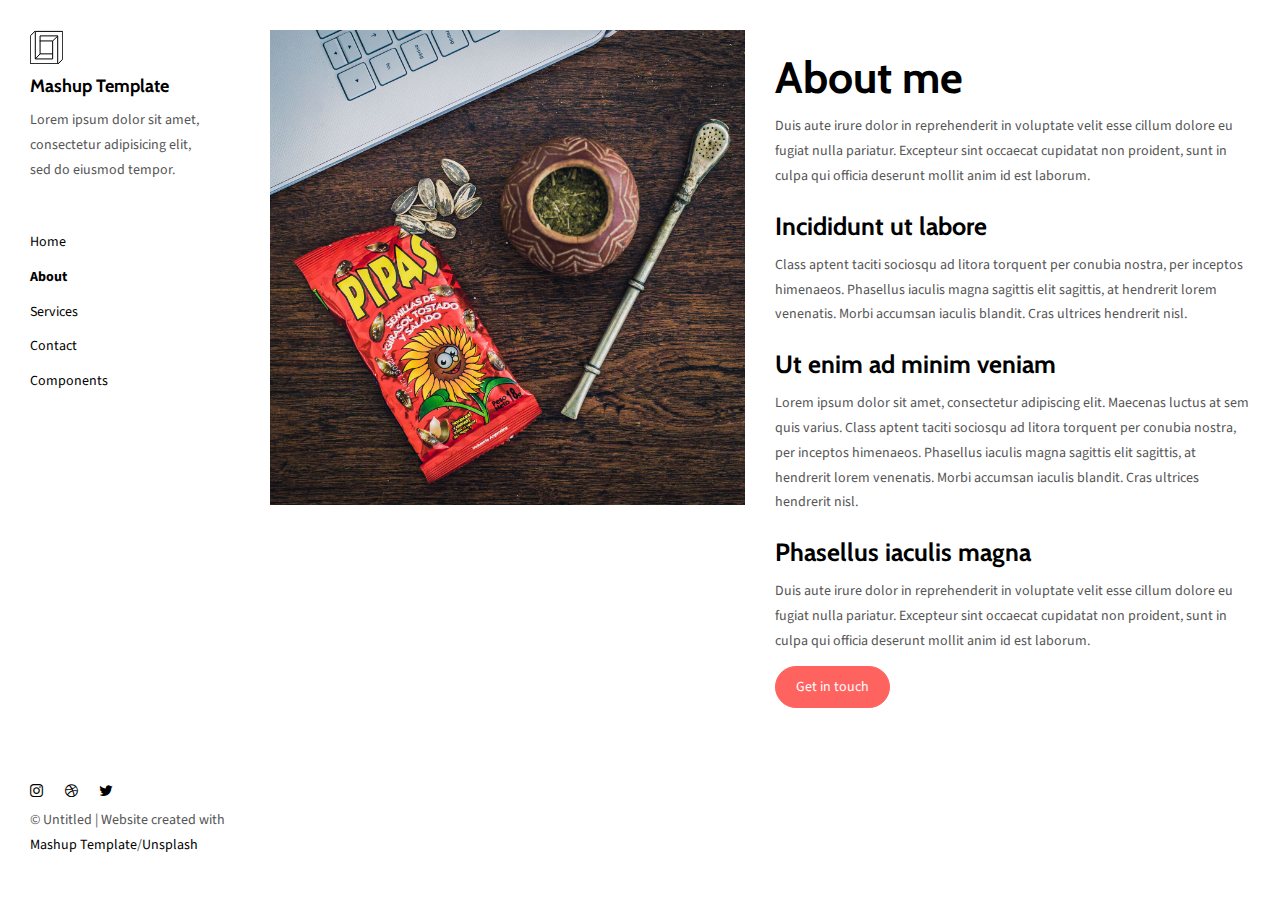
==== about.html @ 5cae4e0c "Add files via upload" ====
<!DOCTYPE html>
<html lang="en">

<head>
  <meta charset="UTF-8">
  <meta content="IE=edge" http-equiv="X-UA-Compatible">
  <meta content="width=device-width,initial-scale=1" name="viewport">
  <meta content="description" name="description">
  <meta name="google" content="notranslate" />
  <meta content="Mashup templates have been developped by Orson.io team" name="author">

  <!-- Disable tap highlight on IE -->
  <meta name="msapplication-tap-highlight" content="no">
  
  <link href="./assets/apple-icon-180x180.png" rel="apple-touch-icon">
  <link href="./assets/favicon.ico" rel="icon">



  <title>Title page</title>  

<link href="./main.82cfd66e.css" rel="stylesheet"></head>

<body>

 <!-- Add your content of header -->
<header class="">
  <div class="navbar navbar-default visible-xs">
    <button type="button" class="navbar-toggle collapsed">
      <span class="sr-only">Toggle navigation</span>
      <span class="icon-bar"></span>
      <span class="icon-bar"></span>
      <span class="icon-bar"></span>
    </button>
    <a href="./index.html" class="navbar-brand">Mashup Template</a>
  </div>

  <nav class="sidebar">
    <div class="navbar-collapse" id="navbar-collapse">
      <div class="site-header hidden-xs">
          <a class="site-brand" href="./index.html" title="">
            <img class="img-responsive site-logo" alt="" src="./assets/images/mashup-logo.svg">
            Mashup Template
          </a>
        <p>Lorem ipsum dolor sit amet, consectetur adipisicing elit, sed do eiusmod
        tempor.</p>
      </div>
      <ul class="nav">
        <li><a href="./index.html" title="">Home</a></li>
        <li><a href="./about.html" title="">About</a></li>
        <li><a href="./services.html" title="">Services</a></li>
        <li><a href="./contact.html" title="">Contact</a></li>
        <li><a href="./components.html" title="">Components</a></li>

      </ul>

      <nav class="nav-footer">
        <p class="nav-footer-social-buttons">
          <a class="fa-icon" href="https://www.instagram.com/" title="">
            <i class="fa fa-instagram"></i>
          </a>
          <a class="fa-icon" href="https://dribbble.com/" title="">
            <i class="fa fa-dribbble"></i>
          </a>
          <a class="fa-icon" href="https://twitter.com/" title="">
            <i class="fa fa-twitter"></i>
          </a>
        </p>
        <p>© Untitled | Website created with <a href="http://www.mashup-template.com/" title="Create website with free html template">Mashup Template</a>/<a href="https://www.unsplash.com/" title="Beautiful Free Images">Unsplash</a></p>
      </nav>  
    </div> 
  </nav>
</header>
<main class="" id="main-collapse">


<div class="row">
  <div class="col-xs-12 col-md-6">
    <img class="img-responsive" alt="" src="./assets/images/img-10.jpg">
  </div>
  <div class="col-xs-12 col-md-6">
    <h1>About me</h1>
    
    <p>Duis aute irure dolor in reprehenderit in voluptate velit esse
    cillum dolore eu fugiat nulla pariatur. Excepteur sint occaecat cupidatat non
    proident, sunt in culpa qui officia deserunt mollit anim id est laborum.</p>
    
    <h3>Incididunt ut labore </h3>

    <p>Class aptent taciti sociosqu ad litora torquent per conubia nostra, per inceptos himenaeos. Phasellus iaculis magna sagittis elit sagittis, at hendrerit lorem venenatis. Morbi accumsan iaculis blandit. Cras ultrices hendrerit nisl.</p>

    <h3>Ut enim ad minim veniam </h3>
    
    <p>Lorem ipsum dolor sit amet, consectetur adipiscing elit. Maecenas luctus at sem quis varius. 
    Class aptent taciti sociosqu ad litora torquent per conubia nostra, per inceptos himenaeos. Phasellus iaculis magna sagittis elit sagittis, at hendrerit lorem venenatis. Morbi accumsan iaculis blandit. Cras ultrices hendrerit nisl.</p>
    <h3>Phasellus iaculis magna </h3>
    <p>Duis aute irure dolor in reprehenderit in voluptate velit esse
    cillum dolore eu fugiat nulla pariatur. Excepteur sint occaecat cupidatat non
    proident, sunt in culpa qui officia deserunt mollit anim id est laborum.</p>
    
    <a href="contact.html" class="btn btn-primary" title=""> Get in touch</a>
 </div>
</div>
    
</main>

<script>
document.addEventListener("DOMContentLoaded", function (event) {
  navbarToggleSidebar();
  navActivePage();
});
</script>

<!-- Google Analytics: change UA-XXXXX-X to be your site's ID 

<script>
  (function (i, s, o, g, r, a, m) {
    i['GoogleAnalyticsObject'] = r; i[r] = i[r] || function () {
      (i[r].q = i[r].q || []).push(arguments)
    }, i[r].l = 1 * new Date(); a = s.createElement(o),
      m = s.getElementsByTagName(o)[0]; a.async = 1; a.src = g; m.parentNode.insertBefore(a, m)
  })(window, document, 'script', '//www.google-analytics.com/analytics.js', 'ga');
  ga('create', 'UA-XXXXX-X', 'auto');
  ga('send', 'pageview');
</script>

--> <script type="text/javascript" src="./main.85741bff.js"></script></body>

</html>
---- main.82cfd66e.css ----
@import url(https://fonts.googleapis.com/css?family=Cabin:400,700|Source+Sans+Pro:400,700);
@import url(https://maxcdn.bootstrapcdn.com/font-awesome/4.7.0/css/font-awesome.min.css);
/*! * Bootstrap v3.3.7 (http: //getbootstrap.com) * Copyright 2011-2016 Twitter, Inc. * Licensed under MIT (https: //github.com/twbs/bootstrap/blob/master/LICENSE) */html {
    font-family: sans-serif;
    -ms-text-size-adjust: 100%;
    -webkit-text-size-adjust: 100%}
body {
    margin: 0}
article,aside,details,figcaption,figure,footer,header,hgroup,main,menu,nav,section,summary {
    display: block}
audio,canvas,progress,video {
    display: inline-block;
    vertical-align: baseline}
audio: not([controls]) {
    display: none;
    height: 0}
[hidden],template {
    display: none}
a {
    background-color: transparent}
a:active,a:hover {
    outline: 0}
abbr[title] {
    border-bottom: 1px dotted}
b,strong {
    font-weight: 700}
dfn {
    font-style: italic}
h1 {
    font-size: 2em;
    margin: .67em 0}
mark {
    background: #ff0;
    color: #000}
small {
    font-size: 80%}
sub,sup {
    font-size: 75%;
    line-height: 0;
    position: relative;
    vertical-align: baseline}
sup {
    top: -.5em}
sub {
    bottom: -.25em}
img {
    border: 0}
svg: not(: root) {
    overflow: hidden}
figure {
    margin: 1em 40px}
hr {
    box-sizing: content-box;
    height: 0}
pre {
    overflow: auto}
code,kbd,pre,samp {
    font-family: monospace,monospace;
    font-size: 1em}
button,input,optgroup,select,textarea {
    color: inherit;
    font: inherit;
    margin: 0}
button {
    overflow: visible}
button,select {
    text-transform: none}
button,html input[type=button],input[type=reset],input[type=submit] {
    -webkit-appearance: button;
    cursor: pointer}
button[disabled],html input[disabled] {
    cursor: default}
button:: -moz-focus-inner,input:: -moz-focus-inner {
    border: 0;
    padding: 0}
input {
    line-height: normal}
input[type=checkbox],input[type=radio] {
    box-sizing: border-box;
    padding: 0}
input[type=number]:: -webkit-inner-spin-button,input[type=number]:: -webkit-outer-spin-button {
    height: auto}
input[type=search] {
    -webkit-appearance: textfield;
    box-sizing: content-box}
input[type=search]:: -webkit-search-cancel-button,input[type=search]:: -webkit-search-decoration {
    -webkit-appearance: none}
fieldset {
    border: 1px solid silver;
    margin: 0 2px;
    padding: .35em .625em .75em}
textarea {
    overflow: auto}
optgroup {
    font-weight: 700}
table {
    border-collapse: collapse;
    border-spacing: 0}
td,th {
    padding: 0}
@media print {
    *,:after,:before {
    background: transparent!important;
    color: #000!important;
    box-shadow: none!important;
    text-shadow: none!important}
a,a:visited {
    text-decoration: underline}
a[href]:after {
    content: " (" attr(href) ")"}
abbr[title]:after {
    content: " (" attr(title) ")"}
a[href^="#"]:after,a[href^="javascript: "]:after {
    content: ""}
blockquote,pre {
    border: 1px solid #999;
    page-break-inside: avoid}
thead {
    display: table-header-group}
img,tr {
    page-break-inside: avoid}
img {
    max-width: 100%!important}
h2,h3,p {
    orphans: 3;
    widows: 3}
h2,h3 {
    page-break-after: avoid}
.navbar {
    display: none}
.btn>.caret,.dropup>.btn>.caret {
    border-top-color: #000!important}
.label {
    border: 1px solid #000}
.table {
    border-collapse: collapse!important}
.table td,.table th {
    background-color: #fff!important}
.table-bordered td,.table-bordered th {
    border: 1px solid #ddd!important}
}
*,:after,:before {
    -webkit-box-sizing: border-box;
    -moz-box-sizing: border-box;
    box-sizing: border-box}
html {
    font-size: 10px;
    -webkit-tap-highlight-color: transparent}
body {
    font-family: Source Sans Pro,Helvetica,Arial,sans-serif;
    font-size: 14px;
    line-height: 1.78;
    color: #555;
    background-color: #fff}
button,input,select,textarea {
    font-family: inherit;
    font-size: inherit;
    line-height: inherit}
a {
    color: #ff6360;
    text-decoration: none}
a:focus,a:hover {
    color: #ff1814;
    text-decoration: underline}
a:focus {
    outline: 5px auto -webkit-focus-ring-color;
    outline-offset: -2px}
figure {
    margin: 0}
img {
    vertical-align: middle}
.img-responsive {
    display: block;
    max-width: 100%;
    height: auto}
.img-rounded {
    border-radius: 2px}
.img-thumbnail {
    padding: 4px;
    line-height: 1.78;
    background-color: #fff;
    border: 1px solid #ddd;
    border-radius: 2px;
    -webkit-transition: all .2s ease-in-out;
    -o-transition: all .2s ease-in-out;
    transition: all .2s ease-in-out;
    display: inline-block;
    max-width: 100%;
    height: auto}
.img-circle {
    border-radius: 50%}
hr {
    margin-top: 24px;
    margin-bottom: 24px;
    border: 0;
    border-top: 1px solid #eee}
.sr-only {
    position: absolute;
    width: 1px;
    height: 1px;
    margin: -1px;
    padding: 0;
    overflow: hidden;
    clip: rect(0,0,0,0);
    border: 0}
.sr-only-focusable:active,.sr-only-focusable:focus {
    position: static;
    width: auto;
    height: auto;
    margin: 0;
    overflow: visible;
    clip: auto}
[role=button] {
    cursor: pointer}
.h1,.h2,.h3,.h4,.h5,.h6,h1,h2,h3,h4,h5,h6 {
    font-family: Cabin,Helvetica,Arial,sans-serif;
    font-weight: 700;
    line-height: 1.1;
    color: #000}
.h1 .small,.h1 small,.h2 .small,.h2 small,.h3 .small,.h3 small,.h4 .small,.h4 small,.h5 .small,.h5 small,.h6 .small,.h6 small,h1 .small,h1 small,h2 .small,h2 small,h3 .small,h3 small,h4 .small,h4 small,h5 .small,h5 small,h6 .small,h6 small {
    font-weight: 400;
    line-height: 1;
    color: #777}
.h1,.h2,.h3,h1,h2,h3 {
    margin-top: 24px;
    margin-bottom: 12px}
.h1 .small,.h1 small,.h2 .small,.h2 small,.h3 .small,.h3 small,h1 .small,h1 small,h2 .small,h2 small,h3 .small,h3 small {
    font-size: 65%}
.h4,.h5,.h6,h4,h5,h6 {
    margin-top: 12px;
    margin-bottom: 12px}
.h4 .small,.h4 small,.h5 .small,.h5 small,.h6 .small,.h6 small,h4 .small,h4 small,h5 .small,h5 small,h6 .small,h6 small {
    font-size: 75%}
.h1,h1 {
    font-size: 44px}
.h2,h2 {
    font-size: 33px}
.h3,h3 {
    font-size: 25px}
.h4,h4 {
    font-size: 19px}
.h5,h5 {
    font-size: 14px}
.h6,h6 {
    font-size: 12px}
p {
    margin: 0 0 12px}
.lead {
    margin-bottom: 24px;
    font-size: 16px;
    font-weight: 300;
    line-height: 1.4}
@media (min-width: 768px) {
    .lead {
    font-size: 21px}
}
.small,small {
    font-size: 85%}
.mark,mark {
    background-color: #fcf8e3;
    padding: .2em}
.text-left {
    text-align: left}
.text-right {
    text-align: right}
.text-center {
    text-align: center}
.text-justify {
    text-align: justify}
.text-nowrap {
    white-space: nowrap}
.text-lowercase {
    text-transform: lowercase}
.initialism,.text-uppercase {
    text-transform: uppercase}
.text-capitalize {
    text-transform: capitalize}
.text-muted {
    color: #777}
.text-primary {
    color: #ff6360}
a.text-primary:focus,a.text-primary:hover {
    color: #ff312d}
.text-success {
    color: #fff}
a.text-success:focus,a.text-success:hover {
    color: #e6e6e6}
.text-info {
    color: #31708f}
a.text-info:focus,a.text-info:hover {
    color: #245269}
.text-warning {
    color: #8a6d3b}
a.text-warning:focus,a.text-warning:hover {
    color: #66512c}
.text-danger {
    color: #fff}
a.text-danger:focus,a.text-danger:hover {
    color: #e6e6e6}
.bg-primary {
    color: #fff;
    background-color: #ff6360}
a.bg-primary:focus,a.bg-primary:hover {
    background-color: #ff312d}
.bg-success {
    background-color: #57ce6e}
a.bg-success:focus,a.bg-success:hover {
    background-color: #37bb50}
.bg-info {
    background-color: #d9edf7}
a.bg-info:focus,a.bg-info:hover {
    background-color: #afd9ee}
.bg-warning {
    background-color: #fcf8e3}
a.bg-warning:focus,a.bg-warning:hover {
    background-color: #f7ecb5}
.bg-danger {
    background-color: #ee624b}
a.bg-danger:focus,a.bg-danger:hover {
    background-color: #ea391c}
.page-header {
    padding-bottom: 11px;
    margin: 48px 0 24px;
    border-bottom: 1px solid #eee}
ol,ul {
    margin-top: 0;
    margin-bottom: 12px}
ol ol,ol ul,ul ol,ul ul {
    margin-bottom: 0}
.list-inline,.list-unstyled {
    padding-left: 0;
    list-style: none}
.list-inline {
    margin-left: -5px}
.list-inline>li {
    display: inline-block;
    padding-left: 5px;
    padding-right: 5px}
dl {
    margin-top: 0;
    margin-bottom: 24px}
dd,dt {
    line-height: 1.78}
dt {
    font-weight: 700}
dd {
    margin-left: 0}
.dl-horizontal dd:after,.dl-horizontal dd:before {
    content: " ";
    display: table}
.dl-horizontal dd:after {
    clear: both}
@media (min-width: 768px) {
    .dl-horizontal dt {
    float: left;
    width: 160px;
    clear: left;
    text-align: right;
    overflow: hidden;
    text-overflow: ellipsis;
    white-space: nowrap}
.dl-horizontal dd {
    margin-left: 180px}
}
abbr[data-original-title],abbr[title] {
    cursor: help;
    border-bottom: 1px dotted #777}
.initialism {
    font-size: 90%}
blockquote {
    padding: 12px 24px;
    margin: 0 0 24px;
    font-size: 17.5px;
    border-left: 5px solid #eee}
blockquote ol: last-child,blockquote p: last-child,blockquote ul: last-child {
    margin-bottom: 0}
blockquote .small,blockquote footer,blockquote small {
    display: block;
    font-size: 80%;
    line-height: 1.78;
    color: #777}
blockquote .small:before,blockquote footer:before,blockquote small:before {
    content: "\2014 \A0"}
.blockquote-reverse,blockquote.pull-right {
    padding-right: 15px;
    padding-left: 0;
    border-right: 5px solid #eee;
    border-left: 0;
    text-align: right}
.blockquote-reverse .small:before,.blockquote-reverse footer:before,.blockquote-reverse small:before,blockquote.pull-right .small:before,blockquote.pull-right footer:before,blockquote.pull-right small:before {
    content: ""}
.blockquote-reverse .small:after,.blockquote-reverse footer:after,.blockquote-reverse small:after,blockquote.pull-right .small:after,blockquote.pull-right footer:after,blockquote.pull-right small:after {
    content: "\A0 \2014"}
address {
    margin-bottom: 24px;
    font-style: normal;
    line-height: 1.78}
code,kbd,pre,samp {
    font-family: Menlo,Monaco,Consolas,Courier New,monospace}
code {
    color: #c7254e;
    background-color: #f9f2f4}
code,kbd {
    padding: 2px 4px;
    font-size: 90%;
    border-radius: 2px}
kbd {
    color: #fff;
    background-color: #333;
    box-shadow: inset 0 -1px 0 rgba(0,0,0,.25)}
kbd kbd {
    padding: 0;
    font-size: 100%;
    font-weight: 700;
    box-shadow: none}
pre {
    display: block;
    padding: 11.5px;
    margin: 0 0 12px;
    font-size: 13px;
    line-height: 1.78;
    word-break: break-all;
    word-wrap: break-word;
    color: #333;
    background-color: #f5f5f5;
    border: 1px solid #ccc;
    border-radius: 2px}
pre code {
    padding: 0;
    font-size: inherit;
    color: inherit;
    white-space: pre-wrap;
    background-color: transparent;
    border-radius: 0}
.pre-scrollable {
    max-height: 340px;
    overflow-y: scroll}
.container {
    margin-right: auto;
    margin-left: auto;
    padding-left: 15px;
    padding-right: 15px}
.container:after,.container:before {
    content: " ";
    display: table}
.container:after {
    clear: both}
@media (min-width: 768px) {
    .container {
    width: 750px}
}
@media (min-width: 992px) {
    .container {
    width: 970px}
}
@media (min-width: 1200px) {
    .container {
    width: 1170px}
}
.container-fluid {
    margin-right: auto;
    margin-left: auto;
    padding-left: 15px;
    padding-right: 15px}
.container-fluid:after,.container-fluid:before {
    content: " ";
    display: table}
.container-fluid:after {
    clear: both}
.row {
    margin-left: -15px;
    margin-right: -15px}
.row:after,.row:before {
    content: " ";
    display: table}
.row:after {
    clear: both}
.col-lg-1,.col-lg-2,.col-lg-3,.col-lg-4,.col-lg-5,.col-lg-6,.col-lg-7,.col-lg-8,.col-lg-9,.col-lg-10,.col-lg-11,.col-lg-12,.col-md-1,.col-md-2,.col-md-3,.col-md-4,.col-md-5,.col-md-6,.col-md-7,.col-md-8,.col-md-9,.col-md-10,.col-md-11,.col-md-12,.col-sm-1,.col-sm-2,.col-sm-3,.col-sm-4,.col-sm-5,.col-sm-6,.col-sm-7,.col-sm-8,.col-sm-9,.col-sm-10,.col-sm-11,.col-sm-12,.col-xs-1,.col-xs-2,.col-xs-3,.col-xs-4,.col-xs-5,.col-xs-6,.col-xs-7,.col-xs-8,.col-xs-9,.col-xs-10,.col-xs-11,.col-xs-12 {
    position: relative;
    min-height: 1px;
    padding-left: 15px;
    padding-right: 15px}
.col-xs-1,.col-xs-2,.col-xs-3,.col-xs-4,.col-xs-5,.col-xs-6,.col-xs-7,.col-xs-8,.col-xs-9,.col-xs-10,.col-xs-11,.col-xs-12 {
    float: left}
.col-xs-1 {
    width: 8.33333%}
.col-xs-2 {
    width: 16.66667%}
.col-xs-3 {
    width: 25%}
.col-xs-4 {
    width: 33.33333%}
.col-xs-5 {
    width: 41.66667%}
.col-xs-6 {
    width: 50%}
.col-xs-7 {
    width: 58.33333%}
.col-xs-8 {
    width: 66.66667%}
.col-xs-9 {
    width: 75%}
.col-xs-10 {
    width: 83.33333%}
.col-xs-11 {
    width: 91.66667%}
.col-xs-12 {
    width: 100%}
.col-xs-pull-0 {
    right: auto}
.col-xs-pull-1 {
    right: 8.33333%}
.col-xs-pull-2 {
    right: 16.66667%}
.col-xs-pull-3 {
    right: 25%}
.col-xs-pull-4 {
    right: 33.33333%}
.col-xs-pull-5 {
    right: 41.66667%}
.col-xs-pull-6 {
    right: 50%}
.col-xs-pull-7 {
    right: 58.33333%}
.col-xs-pull-8 {
    right: 66.66667%}
.col-xs-pull-9 {
    right: 75%}
.col-xs-pull-10 {
    right: 83.33333%}
.col-xs-pull-11 {
    right: 91.66667%}
.col-xs-pull-12 {
    right: 100%}
.col-xs-push-0 {
    left: auto}
.col-xs-push-1 {
    left: 8.33333%}
.col-xs-push-2 {
    left: 16.66667%}
.col-xs-push-3 {
    left: 25%}
.col-xs-push-4 {
    left: 33.33333%}
.col-xs-push-5 {
    left: 41.66667%}
.col-xs-push-6 {
    left: 50%}
.col-xs-push-7 {
    left: 58.33333%}
.col-xs-push-8 {
    left: 66.66667%}
.col-xs-push-9 {
    left: 75%}
.col-xs-push-10 {
    left: 83.33333%}
.col-xs-push-11 {
    left: 91.66667%}
.col-xs-push-12 {
    left: 100%}
.col-xs-offset-0 {
    margin-left: 0}
.col-xs-offset-1 {
    margin-left: 8.33333%}
.col-xs-offset-2 {
    margin-left: 16.66667%}
.col-xs-offset-3 {
    margin-left: 25%}
.col-xs-offset-4 {
    margin-left: 33.33333%}
.col-xs-offset-5 {
    margin-left: 41.66667%}
.col-xs-offset-6 {
    margin-left: 50%}
.col-xs-offset-7 {
    margin-left: 58.33333%}
.col-xs-offset-8 {
    margin-left: 66.66667%}
.col-xs-offset-9 {
    margin-left: 75%}
.col-xs-offset-10 {
    margin-left: 83.33333%}
.col-xs-offset-11 {
    margin-left: 91.66667%}
.col-xs-offset-12 {
    margin-left: 100%}
@media (min-width: 768px) {
    .col-sm-1,.col-sm-2,.col-sm-3,.col-sm-4,.col-sm-5,.col-sm-6,.col-sm-7,.col-sm-8,.col-sm-9,.col-sm-10,.col-sm-11,.col-sm-12 {
    float: left}
.col-sm-1 {
    width: 8.33333%}
.col-sm-2 {
    width: 16.66667%}
.col-sm-3 {
    width: 25%}
.col-sm-4 {
    width: 33.33333%}
.col-sm-5 {
    width: 41.66667%}
.col-sm-6 {
    width: 50%}
.col-sm-7 {
    width: 58.33333%}
.col-sm-8 {
    width: 66.66667%}
.col-sm-9 {
    width: 75%}
.col-sm-10 {
    width: 83.33333%}
.col-sm-11 {
    width: 91.66667%}
.col-sm-12 {
    width: 100%}
.col-sm-pull-0 {
    right: auto}
.col-sm-pull-1 {
    right: 8.33333%}
.col-sm-pull-2 {
    right: 16.66667%}
.col-sm-pull-3 {
    right: 25%}
.col-sm-pull-4 {
    right: 33.33333%}
.col-sm-pull-5 {
    right: 41.66667%}
.col-sm-pull-6 {
    right: 50%}
.col-sm-pull-7 {
    right: 58.33333%}
.col-sm-pull-8 {
    right: 66.66667%}
.col-sm-pull-9 {
    right: 75%}
.col-sm-pull-10 {
    right: 83.33333%}
.col-sm-pull-11 {
    right: 91.66667%}
.col-sm-pull-12 {
    right: 100%}
.col-sm-push-0 {
    left: auto}
.col-sm-push-1 {
    left: 8.33333%}
.col-sm-push-2 {
    left: 16.66667%}
.col-sm-push-3 {
    left: 25%}
.col-sm-push-4 {
    left: 33.33333%}
.col-sm-push-5 {
    left: 41.66667%}
.col-sm-push-6 {
    left: 50%}
.col-sm-push-7 {
    left: 58.33333%}
.col-sm-push-8 {
    left: 66.66667%}
.col-sm-push-9 {
    left: 75%}
.col-sm-push-10 {
    left: 83.33333%}
.col-sm-push-11 {
    left: 91.66667%}
.col-sm-push-12 {
    left: 100%}
.col-sm-offset-0 {
    margin-left: 0}
.col-sm-offset-1 {
    margin-left: 8.33333%}
.col-sm-offset-2 {
    margin-left: 16.66667%}
.col-sm-offset-3 {
    margin-left: 25%}
.col-sm-offset-4 {
    margin-left: 33.33333%}
.col-sm-offset-5 {
    margin-left: 41.66667%}
.col-sm-offset-6 {
    margin-left: 50%}
.col-sm-offset-7 {
    margin-left: 58.33333%}
.col-sm-offset-8 {
    margin-left: 66.66667%}
.col-sm-offset-9 {
    margin-left: 75%}
.col-sm-offset-10 {
    margin-left: 83.33333%}
.col-sm-offset-11 {
    margin-left: 91.66667%}
.col-sm-offset-12 {
    margin-left: 100%}
}
@media (min-width: 992px) {
    .col-md-1,.col-md-2,.col-md-3,.col-md-4,.col-md-5,.col-md-6,.col-md-7,.col-md-8,.col-md-9,.col-md-10,.col-md-11,.col-md-12 {
    float: left}
.col-md-1 {
    width: 8.33333%}
.col-md-2 {
    width: 16.66667%}
.col-md-3 {
    width: 25%}
.col-md-4 {
    width: 33.33333%}
.col-md-5 {
    width: 41.66667%}
.col-md-6 {
    width: 50%}
.col-md-7 {
    width: 58.33333%}
.col-md-8 {
    width: 66.66667%}
.col-md-9 {
    width: 75%}
.col-md-10 {
    width: 83.33333%}
.col-md-11 {
    width: 91.66667%}
.col-md-12 {
    width: 100%}
.col-md-pull-0 {
    right: auto}
.col-md-pull-1 {
    right: 8.33333%}
.col-md-pull-2 {
    right: 16.66667%}
.col-md-pull-3 {
    right: 25%}
.col-md-pull-4 {
    right: 33.33333%}
.col-md-pull-5 {
    right: 41.66667%}
.col-md-pull-6 {
    right: 50%}
.col-md-pull-7 {
    right: 58.33333%}
.col-md-pull-8 {
    right: 66.66667%}
.col-md-pull-9 {
    right: 75%}
.col-md-pull-10 {
    right: 83.33333%}
.col-md-pull-11 {
    right: 91.66667%}
.col-md-pull-12 {
    right: 100%}
.col-md-push-0 {
    left: auto}
.col-md-push-1 {
    left: 8.33333%}
.col-md-push-2 {
    left: 16.66667%}
.col-md-push-3 {
    left: 25%}
.col-md-push-4 {
    left: 33.33333%}
.col-md-push-5 {
    left: 41.66667%}
.col-md-push-6 {
    left: 50%}
.col-md-push-7 {
    left: 58.33333%}
.col-md-push-8 {
    left: 66.66667%}
.col-md-push-9 {
    left: 75%}
.col-md-push-10 {
    left: 83.33333%}
.col-md-push-11 {
    left: 91.66667%}
.col-md-push-12 {
    left: 100%}
.col-md-offset-0 {
    margin-left: 0}
.col-md-offset-1 {
    margin-left: 8.33333%}
.col-md-offset-2 {
    margin-left: 16.66667%}
.col-md-offset-3 {
    margin-left: 25%}
.col-md-offset-4 {
    margin-left: 33.33333%}
.col-md-offset-5 {
    margin-left: 41.66667%}
.col-md-offset-6 {
    margin-left: 50%}
.col-md-offset-7 {
    margin-left: 58.33333%}
.col-md-offset-8 {
    margin-left: 66.66667%}
.col-md-offset-9 {
    margin-left: 75%}
.col-md-offset-10 {
    margin-left: 83.33333%}
.col-md-offset-11 {
    margin-left: 91.66667%}
.col-md-offset-12 {
    margin-left: 100%}
}
@media (min-width: 1200px) {
    .col-lg-1,.col-lg-2,.col-lg-3,.col-lg-4,.col-lg-5,.col-lg-6,.col-lg-7,.col-lg-8,.col-lg-9,.col-lg-10,.col-lg-11,.col-lg-12 {
    float: left}
.col-lg-1 {
    width: 8.33333%}
.col-lg-2 {
    width: 16.66667%}
.col-lg-3 {
    width: 25%}
.col-lg-4 {
    width: 33.33333%}
.col-lg-5 {
    width: 41.66667%}
.col-lg-6 {
    width: 50%}
.col-lg-7 {
    width: 58.33333%}
.col-lg-8 {
    width: 66.66667%}
.col-lg-9 {
    width: 75%}
.col-lg-10 {
    width: 83.33333%}
.col-lg-11 {
    width: 91.66667%}
.col-lg-12 {
    width: 100%}
.col-lg-pull-0 {
    right: auto}
.col-lg-pull-1 {
    right: 8.33333%}
.col-lg-pull-2 {
    right: 16.66667%}
.col-lg-pull-3 {
    right: 25%}
.col-lg-pull-4 {
    right: 33.33333%}
.col-lg-pull-5 {
    right: 41.66667%}
.col-lg-pull-6 {
    right: 50%}
.col-lg-pull-7 {
    right: 58.33333%}
.col-lg-pull-8 {
    right: 66.66667%}
.col-lg-pull-9 {
    right: 75%}
.col-lg-pull-10 {
    right: 83.33333%}
.col-lg-pull-11 {
    right: 91.66667%}
.col-lg-pull-12 {
    right: 100%}
.col-lg-push-0 {
    left: auto}
.col-lg-push-1 {
    left: 8.33333%}
.col-lg-push-2 {
    left: 16.66667%}
.col-lg-push-3 {
    left: 25%}
.col-lg-push-4 {
    left: 33.33333%}
.col-lg-push-5 {
    left: 41.66667%}
.col-lg-push-6 {
    left: 50%}
.col-lg-push-7 {
    left: 58.33333%}
.col-lg-push-8 {
    left: 66.66667%}
.col-lg-push-9 {
    left: 75%}
.col-lg-push-10 {
    left: 83.33333%}
.col-lg-push-11 {
    left: 91.66667%}
.col-lg-push-12 {
    left: 100%}
.col-lg-offset-0 {
    margin-left: 0}
.col-lg-offset-1 {
    margin-left: 8.33333%}
.col-lg-offset-2 {
    margin-left: 16.66667%}
.col-lg-offset-3 {
    margin-left: 25%}
.col-lg-offset-4 {
    margin-left: 33.33333%}
.col-lg-offset-5 {
    margin-left: 41.66667%}
.col-lg-offset-6 {
    margin-left: 50%}
.col-lg-offset-7 {
    margin-left: 58.33333%}
.col-lg-offset-8 {
    margin-left: 66.66667%}
.col-lg-offset-9 {
    margin-left: 75%}
.col-lg-offset-10 {
    margin-left: 83.33333%}
.col-lg-offset-11 {
    margin-left: 91.66667%}
.col-lg-offset-12 {
    margin-left: 100%}
}
table {
    background-color: transparent}
caption {
    padding-top: 8px;
    padding-bottom: 8px;
    color: #777}
caption,th {
    text-align: left}
.table {
    width: 100%;
    max-width: 100%;
    margin-bottom: 24px}
.table>tbody>tr>td,.table>tbody>tr>th,.table>tfoot>tr>td,.table>tfoot>tr>th,.table>thead>tr>td,.table>thead>tr>th {
    padding: 8px;
    line-height: 1.78;
    vertical-align: top;
    border-top: 1px solid #ddd}
.table>thead>tr>th {
    vertical-align: bottom;
    border-bottom: 2px solid #ddd}
.table>caption+thead>tr:first-child>td,.table>caption+thead>tr:first-child>th,.table>colgroup+thead>tr:first-child>td,.table>colgroup+thead>tr:first-child>th,.table>thead:first-child>tr:first-child>td,.table>thead:first-child>tr:first-child>th {
    border-top: 0}
.table>tbody+tbody {
    border-top: 2px solid #ddd}
.table .table {
    background-color: #fff}
.table-condensed>tbody>tr>td,.table-condensed>tbody>tr>th,.table-condensed>tfoot>tr>td,.table-condensed>tfoot>tr>th,.table-condensed>thead>tr>td,.table-condensed>thead>tr>th {
    padding: 5px}
.table-bordered,.table-bordered>tbody>tr>td,.table-bordered>tbody>tr>th,.table-bordered>tfoot>tr>td,.table-bordered>tfoot>tr>th,.table-bordered>thead>tr>td,.table-bordered>thead>tr>th {
    border: 1px solid #ddd}
.table-bordered>thead>tr>td,.table-bordered>thead>tr>th {
    border-bottom-width: 2px}
.table-striped>tbody>tr: nth-of-type(odd) {
    background-color: #f9f9f9}
.table-hover>tbody>tr:hover {
    background-color: #f5f5f5}
table col[class*=col-] {
    position: static;
    float: none;
    display: table-column}
table td[class*=col-],table th[class*=col-] {
    position: static;
    float: none;
    display: table-cell}
.table>tbody>tr.active>td,.table>tbody>tr.active>th,.table>tbody>tr>td.active,.table>tbody>tr>th.active,.table>tfoot>tr.active>td,.table>tfoot>tr.active>th,.table>tfoot>tr>td.active,.table>tfoot>tr>th.active,.table>thead>tr.active>td,.table>thead>tr.active>th,.table>thead>tr>td.active,.table>thead>tr>th.active {
    background-color: #f5f5f5}
.table-hover>tbody>tr.active:hover>td,.table-hover>tbody>tr.active:hover>th,.table-hover>tbody>tr:hover>.active,.table-hover>tbody>tr>td.active:hover,.table-hover>tbody>tr>th.active:hover {
    background-color: #e8e8e8}
.table>tbody>tr.success>td,.table>tbody>tr.success>th,.table>tbody>tr>td.success,.table>tbody>tr>th.success,.table>tfoot>tr.success>td,.table>tfoot>tr.success>th,.table>tfoot>tr>td.success,.table>tfoot>tr>th.success,.table>thead>tr.success>td,.table>thead>tr.success>th,.table>thead>tr>td.success,.table>thead>tr>th.success {
    background-color: #57ce6e}
.table-hover>tbody>tr.success:hover>td,.table-hover>tbody>tr.success:hover>th,.table-hover>tbody>tr:hover>.success,.table-hover>tbody>tr>td.success:hover,.table-hover>tbody>tr>th.success:hover {
    background-color: #43c85d}
.table>tbody>tr.info>td,.table>tbody>tr.info>th,.table>tbody>tr>td.info,.table>tbody>tr>th.info,.table>tfoot>tr.info>td,.table>tfoot>tr.info>th,.table>tfoot>tr>td.info,.table>tfoot>tr>th.info,.table>thead>tr.info>td,.table>thead>tr.info>th,.table>thead>tr>td.info,.table>thead>tr>th.info {
    background-color: #d9edf7}
.table-hover>tbody>tr.info:hover>td,.table-hover>tbody>tr.info:hover>th,.table-hover>tbody>tr:hover>.info,.table-hover>tbody>tr>td.info:hover,.table-hover>tbody>tr>th.info:hover {
    background-color: #c4e3f3}
.table>tbody>tr.warning>td,.table>tbody>tr.warning>th,.table>tbody>tr>td.warning,.table>tbody>tr>th.warning,.table>tfoot>tr.warning>td,.table>tfoot>tr.warning>th,.table>tfoot>tr>td.warning,.table>tfoot>tr>th.warning,.table>thead>tr.warning>td,.table>thead>tr.warning>th,.table>thead>tr>td.warning,.table>thead>tr>th.warning {
    background-color: #fcf8e3}
.table-hover>tbody>tr.warning:hover>td,.table-hover>tbody>tr.warning:hover>th,.table-hover>tbody>tr:hover>.warning,.table-hover>tbody>tr>td.warning:hover,.table-hover>tbody>tr>th.warning:hover {
    background-color: #faf2cc}
.table>tbody>tr.danger>td,.table>tbody>tr.danger>th,.table>tbody>tr>td.danger,.table>tbody>tr>th.danger,.table>tfoot>tr.danger>td,.table>tfoot>tr.danger>th,.table>tfoot>tr>td.danger,.table>tfoot>tr>th.danger,.table>thead>tr.danger>td,.table>thead>tr.danger>th,.table>thead>tr>td.danger,.table>thead>tr>th.danger {
    background-color: #ee624b}
.table-hover>tbody>tr.danger:hover>td,.table-hover>tbody>tr.danger:hover>th,.table-hover>tbody>tr:hover>.danger,.table-hover>tbody>tr>td.danger:hover,.table-hover>tbody>tr>th.danger:hover {
    background-color: #ec4e34}
.table-responsive {
    overflow-x: auto;
    min-height: .01%}
@media screen and (max-width: 767px) {
    .table-responsive {
    width: 100%;
    margin-bottom: 18px;
    overflow-y: hidden;
    -ms-overflow-style: -ms-autohiding-scrollbar;
    border: 1px solid #ddd}
.table-responsive>.table {
    margin-bottom: 0}
.table-responsive>.table>tbody>tr>td,.table-responsive>.table>tbody>tr>th,.table-responsive>.table>tfoot>tr>td,.table-responsive>.table>tfoot>tr>th,.table-responsive>.table>thead>tr>td,.table-responsive>.table>thead>tr>th {
    white-space: nowrap}
.table-responsive>.table-bordered {
    border: 0}
.table-responsive>.table-bordered>tbody>tr>td:first-child,.table-responsive>.table-bordered>tbody>tr>th:first-child,.table-responsive>.table-bordered>tfoot>tr>td:first-child,.table-responsive>.table-bordered>tfoot>tr>th:first-child,.table-responsive>.table-bordered>thead>tr>td:first-child,.table-responsive>.table-bordered>thead>tr>th:first-child {
    border-left: 0}
.table-responsive>.table-bordered>tbody>tr>td: last-child,.table-responsive>.table-bordered>tbody>tr>th: last-child,.table-responsive>.table-bordered>tfoot>tr>td: last-child,.table-responsive>.table-bordered>tfoot>tr>th: last-child,.table-responsive>.table-bordered>thead>tr>td: last-child,.table-responsive>.table-bordered>thead>tr>th: last-child {
    border-right: 0}
.table-responsive>.table-bordered>tbody>tr: last-child>td,.table-responsive>.table-bordered>tbody>tr: last-child>th,.table-responsive>.table-bordered>tfoot>tr: last-child>td,.table-responsive>.table-bordered>tfoot>tr: last-child>th {
    border-bottom: 0}
}
fieldset {
    margin: 0;
    min-width: 0}
fieldset,legend {
    padding: 0;
    border: 0}
legend {
    display: block;
    width: 100%;
    margin-bottom: 24px;
    font-size: 21px;
    line-height: inherit;
    color: #333;
    border-bottom: 1px solid #e5e5e5}
label {
    display: inline-block;
    max-width: 100%;
    margin-bottom: 5px;
    font-weight: 700}
input[type=search] {
    -webkit-box-sizing: border-box;
    -moz-box-sizing: border-box;
    box-sizing: border-box}
input[type=checkbox],input[type=radio] {
    margin: 4px 0 0;
    margin-top: 1px\9;
    line-height: normal}
input[type=file] {
    display: block}
input[type=range] {
    display: block;
    width: 100%}
select[multiple],select[size] {
    height: auto}
input[type=checkbox]:focus,input[type=file]:focus,input[type=radio]:focus {
    outline: 5px auto -webkit-focus-ring-color;
    outline-offset: -2px}
output {
    padding-top: 9px}
.form-control,output {
    display: block;
    font-size: 14px;
    line-height: 1.78;
    color: #555}
.form-control {
    width: 100%;
    height: 40px;
    padding: 8px 20px;
    background-color: #fff;
    background-image: none;
    border: 1px solid #000;
    border-radius: 2px;
    -webkit-box-shadow: inset 0 1px 1px rgba(0,0,0,.075);
    box-shadow: inset 0 1px 1px rgba(0,0,0,.075);
    -webkit-transition: border-color .15s ease-in-out,box-shadow .15s ease-in-out;
    -o-transition: border-color ease-in-out .15s,box-shadow ease-in-out .15s;
    transition: border-color .15s ease-in-out,box-shadow .15s ease-in-out}
.form-control:focus {
    border-color: #66afe9;
    -webkit-box-shadow: inset 0 1px 1px rgba(0,0,0,.075),0 0 8px rgba(102,175,233,.6);
    box-shadow: inset 0 1px 1px rgba(0,0,0,.075),0 0 8px rgba(102,175,233,.6)}
.form-control:: -moz-placeholder {
    color: #999;
    opacity: 1}
.form-control: -ms-input-placeholder {
    color: #999}
.form-control:: -webkit-input-placeholder {
    color: #999}
.form-control:: -ms-expand {
    border: 0;
    background-color: transparent}
.form-control[disabled],.form-control[readonly],fieldset[disabled] .form-control {
    background-color: #eee;
    opacity: 1}
.form-control[disabled],fieldset[disabled] .form-control {
    cursor: not-allowed}
textarea.form-control {
    height: auto}
input[type=search] {
    -webkit-appearance: none}
@media screen and (-webkit-min-device-pixel-ratio: 0) {
    input[type=date].form-control,input[type=datetime-local].form-control,input[type=month].form-control,input[type=time].form-control {
    line-height: 40px}
.input-group-sm>.input-group-btn>input[type=date].btn,.input-group-sm>.input-group-btn>input[type=datetime-local].btn,.input-group-sm>.input-group-btn>input[type=month].btn,.input-group-sm>.input-group-btn>input[type=time].btn,.input-group-sm>input[type=date].form-control,.input-group-sm>input[type=date].input-group-addon,.input-group-sm>input[type=datetime-local].form-control,.input-group-sm>input[type=datetime-local].input-group-addon,.input-group-sm>input[type=month].form-control,.input-group-sm>input[type=month].input-group-addon,.input-group-sm>input[type=time].form-control,.input-group-sm>input[type=time].input-group-addon,.input-group-sm input[type=date],.input-group-sm input[type=datetime-local],.input-group-sm input[type=month],.input-group-sm input[type=time],input[type=date].input-sm,input[type=datetime-local].input-sm,input[type=month].input-sm,input[type=time].input-sm {
    line-height: 30px}
.input-group-lg>.input-group-btn>input[type=date].btn,.input-group-lg>.input-group-btn>input[type=datetime-local].btn,.input-group-lg>.input-group-btn>input[type=month].btn,.input-group-lg>.input-group-btn>input[type=time].btn,.input-group-lg>input[type=date].form-control,.input-group-lg>input[type=date].input-group-addon,.input-group-lg>input[type=datetime-local].form-control,.input-group-lg>input[type=datetime-local].input-group-addon,.input-group-lg>input[type=month].form-control,.input-group-lg>input[type=month].input-group-addon,.input-group-lg>input[type=time].form-control,.input-group-lg>input[type=time].input-group-addon,.input-group-lg input[type=date],.input-group-lg input[type=datetime-local],.input-group-lg input[type=month],.input-group-lg input[type=time],input[type=date].input-lg,input[type=datetime-local].input-lg,input[type=month].input-lg,input[type=time].input-lg {
    line-height: 46px}
}
.form-group {
    margin-bottom: 15px}
.checkbox,.radio {
    position: relative;
    display: block;
    margin-top: 10px;
    margin-bottom: 10px}
.checkbox label,.radio label {
    min-height: 24px;
    padding-left: 20px;
    margin-bottom: 0;
    font-weight: 400;
    cursor: pointer}
.checkbox-inline input[type=checkbox],.checkbox input[type=checkbox],.radio-inline input[type=radio],.radio input[type=radio] {
    position: absolute;
    margin-left: -20px;
    margin-top: 4px\9}
.checkbox+.checkbox,.radio+.radio {
    margin-top: -5px}
.checkbox-inline,.radio-inline {
    position: relative;
    display: inline-block;
    padding-left: 20px;
    margin-bottom: 0;
    vertical-align: middle;
    font-weight: 400;
    cursor: pointer}
.checkbox-inline+.checkbox-inline,.radio-inline+.radio-inline {
    margin-top: 0;
    margin-left: 10px}
.checkbox-inline.disabled,.checkbox.disabled label,.radio-inline.disabled,.radio.disabled label,fieldset[disabled] .checkbox-inline,fieldset[disabled] .checkbox label,fieldset[disabled] .radio-inline,fieldset[disabled] .radio label,fieldset[disabled] input[type=checkbox],fieldset[disabled] input[type=radio],input[type=checkbox].disabled,input[type=checkbox][disabled],input[type=radio].disabled,input[type=radio][disabled] {
    cursor: not-allowed}
.form-control-static {
    padding-top: 9px;
    padding-bottom: 9px;
    margin-bottom: 0;
    min-height: 38px}
.form-control-static.input-lg,.form-control-static.input-sm,.input-group-lg>.form-control-static.form-control,.input-group-lg>.form-control-static.input-group-addon,.input-group-lg>.input-group-btn>.form-control-static.btn,.input-group-sm>.form-control-static.form-control,.input-group-sm>.form-control-static.input-group-addon,.input-group-sm>.input-group-btn>.form-control-static.btn {
    padding-left: 0;
    padding-right: 0}
.input-group-sm>.form-control,.input-group-sm>.input-group-addon,.input-group-sm>.input-group-btn>.btn,.input-sm {
    height: 30px;
    padding: 5px 14px;
    font-size: 12px;
    line-height: 1.5;
    border-radius: 2px}
.input-group-sm>.input-group-btn>select.btn,.input-group-sm>select.form-control,.input-group-sm>select.input-group-addon,select.input-sm {
    height: 30px;
    line-height: 30px}
.input-group-sm>.input-group-btn>select[multiple].btn,.input-group-sm>.input-group-btn>textarea.btn,.input-group-sm>select[multiple].form-control,.input-group-sm>select[multiple].input-group-addon,.input-group-sm>textarea.form-control,.input-group-sm>textarea.input-group-addon,select[multiple].input-sm,textarea.input-sm {
    height: auto}
.form-group-sm .form-control {
    height: 30px;
    padding: 5px 14px;
    font-size: 12px;
    line-height: 1.5;
    border-radius: 2px}
.form-group-sm select.form-control {
    height: 30px;
    line-height: 30px}
.form-group-sm select[multiple].form-control,.form-group-sm textarea.form-control {
    height: auto}
.form-group-sm .form-control-static {
    height: 30px;
    min-height: 36px;
    padding: 6px 14px;
    font-size: 12px;
    line-height: 1.5}
.input-group-lg>.form-control,.input-group-lg>.input-group-addon,.input-group-lg>.input-group-btn>.btn,.input-lg {
    height: 46px;
    padding: 10px 24px;
    font-size: 18px;
    line-height: 1.33333;
    border-radius: 2px}
.input-group-lg>.input-group-btn>select.btn,.input-group-lg>select.form-control,.input-group-lg>select.input-group-addon,select.input-lg {
    height: 46px;
    line-height: 46px}
.input-group-lg>.input-group-btn>select[multiple].btn,.input-group-lg>.input-group-btn>textarea.btn,.input-group-lg>select[multiple].form-control,.input-group-lg>select[multiple].input-group-addon,.input-group-lg>textarea.form-control,.input-group-lg>textarea.input-group-addon,select[multiple].input-lg,textarea.input-lg {
    height: auto}
.form-group-lg .form-control {
    height: 46px;
    padding: 10px 24px;
    font-size: 18px;
    line-height: 1.33333;
    border-radius: 2px}
.form-group-lg select.form-control {
    height: 46px;
    line-height: 46px}
.form-group-lg select[multiple].form-control,.form-group-lg textarea.form-control {
    height: auto}
.form-group-lg .form-control-static {
    height: 46px;
    min-height: 42px;
    padding: 11px 24px;
    font-size: 18px;
    line-height: 1.33333}
.has-feedback {
    position: relative}
.has-feedback .form-control {
    padding-right: 50px}
.form-control-feedback {
    position: absolute;
    top: 0;
    right: 0;
    z-index: 2;
    display: block;
    width: 40px;
    height: 40px;
    line-height: 40px;
    text-align: center;
    pointer-events: none}
.form-group-lg .form-control+.form-control-feedback,.input-group-lg+.form-control-feedback,.input-group-lg>.form-control+.form-control-feedback,.input-group-lg>.input-group-addon+.form-control-feedback,.input-group-lg>.input-group-btn>.btn+.form-control-feedback,.input-lg+.form-control-feedback {
    width: 46px;
    height: 46px;
    line-height: 46px}
.form-group-sm .form-control+.form-control-feedback,.input-group-sm+.form-control-feedback,.input-group-sm>.form-control+.form-control-feedback,.input-group-sm>.input-group-addon+.form-control-feedback,.input-group-sm>.input-group-btn>.btn+.form-control-feedback,.input-sm+.form-control-feedback {
    width: 30px;
    height: 30px;
    line-height: 30px}
.has-success .checkbox,.has-success .checkbox-inline,.has-success.checkbox-inline label,.has-success.checkbox label,.has-success .control-label,.has-success .help-block,.has-success .radio,.has-success .radio-inline,.has-success.radio-inline label,.has-success.radio label {
    color: #fff}
.has-success .form-control {
    border-color: #fff;
    -webkit-box-shadow: inset 0 1px 1px rgba(0,0,0,.075);
    box-shadow: inset 0 1px 1px rgba(0,0,0,.075)}
.has-success .form-control:focus {
    border-color: #e6e6e6;
    -webkit-box-shadow: inset 0 1px 1px rgba(0,0,0,.075),0 0 6px #fff;
    box-shadow: inset 0 1px 1px rgba(0,0,0,.075),0 0 6px #fff}
.has-success .input-group-addon {
    color: #fff;
    border-color: #fff;
    background-color: #57ce6e}
.has-success .form-control-feedback {
    color: #fff}
.has-warning .checkbox,.has-warning .checkbox-inline,.has-warning.checkbox-inline label,.has-warning.checkbox label,.has-warning .control-label,.has-warning .help-block,.has-warning .radio,.has-warning .radio-inline,.has-warning.radio-inline label,.has-warning.radio label {
    color: #8a6d3b}
.has-warning .form-control {
    border-color: #8a6d3b;
    -webkit-box-shadow: inset 0 1px 1px rgba(0,0,0,.075);
    box-shadow: inset 0 1px 1px rgba(0,0,0,.075)}
.has-warning .form-control:focus {
    border-color: #66512c;
    -webkit-box-shadow: inset 0 1px 1px rgba(0,0,0,.075),0 0 6px #c0a16b;
    box-shadow: inset 0 1px 1px rgba(0,0,0,.075),0 0 6px #c0a16b}
.has-warning .input-group-addon {
    color: #8a6d3b;
    border-color: #8a6d3b;
    background-color: #fcf8e3}
.has-warning .form-control-feedback {
    color: #8a6d3b}
.has-error .checkbox,.has-error .checkbox-inline,.has-error.checkbox-inline label,.has-error.checkbox label,.has-error .control-label,.has-error .help-block,.has-error .radio,.has-error .radio-inline,.has-error.radio-inline label,.has-error.radio label {
    color: #fff}
.has-error .form-control {
    border-color: #fff;
    -webkit-box-shadow: inset 0 1px 1px rgba(0,0,0,.075);
    box-shadow: inset 0 1px 1px rgba(0,0,0,.075)}
.has-error .form-control:focus {
    border-color: #e6e6e6;
    -webkit-box-shadow: inset 0 1px 1px rgba(0,0,0,.075),0 0 6px #fff;
    box-shadow: inset 0 1px 1px rgba(0,0,0,.075),0 0 6px #fff}
.has-error .input-group-addon {
    color: #fff;
    border-color: #fff;
    background-color: #ee624b}
.has-error .form-control-feedback {
    color: #fff}
.has-feedback label~.form-control-feedback {
    top: 29px}
.has-feedback label.sr-only~.form-control-feedback {
    top: 0}
.help-block {
    display: block;
    margin-top: 5px;
    margin-bottom: 10px;
    color: #959595}
@media (min-width: 768px) {
    .form-inline .form-group {
    display: inline-block;
    margin-bottom: 0;
    vertical-align: middle}
.form-inline .form-control {
    display: inline-block;
    width: auto;
    vertical-align: middle}
.form-inline .form-control-static {
    display: inline-block}
.form-inline .input-group {
    display: inline-table;
    vertical-align: middle}
.form-inline .input-group .form-control,.form-inline .input-group .input-group-addon,.form-inline .input-group .input-group-btn {
    width: auto}
.form-inline .input-group>.form-control {
    width: 100%}
.form-inline .control-label {
    margin-bottom: 0;
    vertical-align: middle}
.form-inline .checkbox,.form-inline .radio {
    display: inline-block;
    margin-top: 0;
    margin-bottom: 0;
    vertical-align: middle}
.form-inline .checkbox label,.form-inline .radio label {
    padding-left: 0}
.form-inline .checkbox input[type=checkbox],.form-inline .radio input[type=radio] {
    position: relative;
    margin-left: 0}
.form-inline .has-feedback .form-control-feedback {
    top: 0}
}
.form-horizontal .checkbox,.form-horizontal .checkbox-inline,.form-horizontal .radio,.form-horizontal .radio-inline {
    margin-top: 0;
    margin-bottom: 0;
    padding-top: 9px}
.form-horizontal .checkbox,.form-horizontal .radio {
    min-height: 33px}
.form-horizontal .form-group {
    margin-left: -15px;
    margin-right: -15px}
.form-horizontal .form-group:after,.form-horizontal .form-group:before {
    content: " ";
    display: table}
.form-horizontal .form-group:after {
    clear: both}
@media (min-width: 768px) {
    .form-horizontal .control-label {
    text-align: right;
    margin-bottom: 0;
    padding-top: 9px}
}
.form-horizontal .has-feedback .form-control-feedback {
    right: 15px}
@media (min-width: 768px) {
    .form-horizontal .form-group-lg .control-label {
    padding-top: 11px;
    font-size: 18px}
}
@media (min-width: 768px) {
    .form-horizontal .form-group-sm .control-label {
    padding-top: 6px;
    font-size: 12px}
}
.btn {
    display: inline-block;
    margin-bottom: 0;
    font-weight: 400;
    text-align: center;
    vertical-align: middle;
    touch-action: manipulation;
    cursor: pointer;
    background-image: none;
    border: 1px solid transparent;
    white-space: nowrap;
    padding: 8px 20px;
    font-size: 14px;
    line-height: 1.78;
    border-radius: 50px;
    -webkit-user-select: none;
    -moz-user-select: none;
    -ms-user-select: none;
    user-select: none}
.btn.active.focus,.btn.active:focus,.btn.focus,.btn:active.focus,.btn:active:focus,.btn:focus {
    outline: 5px auto -webkit-focus-ring-color;
    outline-offset: -2px}
.btn.focus,.btn:focus,.btn:hover {
    color: #333;
    text-decoration: none}
.btn.active,.btn:active {
    outline: 0;
    background-image: none;
    -webkit-box-shadow: inset 0 3px 5px rgba(0,0,0,.125);
    box-shadow: inset 0 3px 5px rgba(0,0,0,.125)}
.btn.disabled,.btn[disabled],fieldset[disabled] .btn {
    cursor: not-allowed;
    opacity: .65;
    filter: alpha(opacity=65);
    -webkit-box-shadow: none;
    box-shadow: none}
a.btn.disabled,fieldset[disabled] a.btn {
    pointer-events: none}
.btn-default {
    color: #333;
    background-color: #fff;
    border-color: #333}
.btn-default.focus,.btn-default:focus {
    color: #333;
    background-color: #e6e6e6;
    border-color: #000}
.btn-default.active,.btn-default:active,.btn-default:hover,.open>.btn-default.dropdown-toggle {
    color: #333;
    background-color: #e6e6e6;
    border-color: #141414}
.btn-default.active.focus,.btn-default.active:focus,.btn-default.active:hover,.btn-default:active.focus,.btn-default:active:focus,.btn-default:active:hover,.open>.btn-default.dropdown-toggle.focus,.open>.btn-default.dropdown-toggle:focus,.open>.btn-default.dropdown-toggle:hover {
    color: #333;
    background-color: #d4d4d4;
    border-color: #000}
.btn-default.active,.btn-default:active,.open>.btn-default.dropdown-toggle {
    background-image: none}
.btn-default.disabled.focus,.btn-default.disabled:focus,.btn-default.disabled:hover,.btn-default[disabled].focus,.btn-default[disabled]:focus,.btn-default[disabled]:hover,fieldset[disabled] .btn-default.focus,fieldset[disabled] .btn-default:focus,fieldset[disabled] .btn-default:hover {
    background-color: #fff;
    border-color: #333}
.btn-default .badge {
    color: #fff;
    background-color: #333}
.btn-primary {
    color: #fff;
    background-color: #ff6360;
    border-color: #ff6360}
.btn-primary.focus,.btn-primary:focus {
    color: #fff;
    background-color: #ff312d;
    border-color: #e00400}
.btn-primary.active,.btn-primary:active,.btn-primary:hover,.open>.btn-primary.dropdown-toggle {
    color: #fff;
    background-color: #ff312d;
    border-color: #ff2723}
.btn-primary.active.focus,.btn-primary.active:focus,.btn-primary.active:hover,.btn-primary:active.focus,.btn-primary:active:focus,.btn-primary:active:hover,.open>.btn-primary.dropdown-toggle.focus,.open>.btn-primary.dropdown-toggle:focus,.open>.btn-primary.dropdown-toggle:hover {
    color: #fff;
    background-color: #ff0e09;
    border-color: #e00400}
.btn-primary.active,.btn-primary:active,.open>.btn-primary.dropdown-toggle {
    background-image: none}
.btn-primary.disabled.focus,.btn-primary.disabled:focus,.btn-primary.disabled:hover,.btn-primary[disabled].focus,.btn-primary[disabled]:focus,.btn-primary[disabled]:hover,fieldset[disabled] .btn-primary.focus,fieldset[disabled] .btn-primary:focus,fieldset[disabled] .btn-primary:hover {
    background-color: #ff6360;
    border-color: #ff6360}
.btn-primary .badge {
    color: #ff6360;
    background-color: #fff}
.btn-success {
    color: #fff;
    background-color: #5cb85c;
    border-color: #5cb85c}
.btn-success.focus,.btn-success:focus {
    color: #fff;
    background-color: #449d44;
    border-color: #2d672d}
.btn-success.active,.btn-success:active,.btn-success:hover,.open>.btn-success.dropdown-toggle {
    color: #fff;
    background-color: #449d44;
    border-color: #419641}
.btn-success.active.focus,.btn-success.active:focus,.btn-success.active:hover,.btn-success:active.focus,.btn-success:active:focus,.btn-success:active:hover,.open>.btn-success.dropdown-toggle.focus,.open>.btn-success.dropdown-toggle:focus,.open>.btn-success.dropdown-toggle:hover {
    color: #fff;
    background-color: #398439;
    border-color: #2d672d}
.btn-success.active,.btn-success:active,.open>.btn-success.dropdown-toggle {
    background-image: none}
.btn-success.disabled.focus,.btn-success.disabled:focus,.btn-success.disabled:hover,.btn-success[disabled].focus,.btn-success[disabled]:focus,.btn-success[disabled]:hover,fieldset[disabled] .btn-success.focus,fieldset[disabled] .btn-success:focus,fieldset[disabled] .btn-success:hover {
    background-color: #5cb85c;
    border-color: #5cb85c}
.btn-success .badge {
    color: #5cb85c;
    background-color: #fff}
.btn-info {
    color: #fff;
    background-color: #f8bb56;
    border-color: #f8bb56}
.btn-info.focus,.btn-info:focus {
    color: #fff;
    background-color: #f6a725;
    border-color: #c67f08}
.btn-info.active,.btn-info:active,.btn-info:hover,.open>.btn-info.dropdown-toggle {
    color: #fff;
    background-color: #f6a725;
    border-color: #f6a31b}
.btn-info.active.focus,.btn-info.active:focus,.btn-info.active:hover,.btn-info:active.focus,.btn-info:active:focus,.btn-info:active:hover,.open>.btn-info.dropdown-toggle.focus,.open>.btn-info.dropdown-toggle:focus,.open>.btn-info.dropdown-toggle:hover {
    color: #fff;
    background-color: #ed980a;
    border-color: #c67f08}
.btn-info.active,.btn-info:active,.open>.btn-info.dropdown-toggle {
    background-image: none}
.btn-info.disabled.focus,.btn-info.disabled:focus,.btn-info.disabled:hover,.btn-info[disabled].focus,.btn-info[disabled]:focus,.btn-info[disabled]:hover,fieldset[disabled] .btn-info.focus,fieldset[disabled] .btn-info:focus,fieldset[disabled] .btn-info:hover {
    background-color: #f8bb56;
    border-color: #f8bb56}
.btn-info .badge {
    color: #f8bb56;
    background-color: #fff}
.btn-warning {
    color: #fff;
    background-color: #f0ad4e;
    border-color: #f0ad4e}
.btn-warning.focus,.btn-warning:focus {
    color: #fff;
    background-color: #ec971f;
    border-color: #b06d0f}
.btn-warning.active,.btn-warning:active,.btn-warning:hover,.open>.btn-warning.dropdown-toggle {
    color: #fff;
    background-color: #ec971f;
    border-color: #eb9316}
.btn-warning.active.focus,.btn-warning.active:focus,.btn-warning.active:hover,.btn-warning:active.focus,.btn-warning:active:focus,.btn-warning:active:hover,.open>.btn-warning.dropdown-toggle.focus,.open>.btn-warning.dropdown-toggle:focus,.open>.btn-warning.dropdown-toggle:hover {
    color: #fff;
    background-color: #d58512;
    border-color: #b06d0f}
.btn-warning.active,.btn-warning:active,.open>.btn-warning.dropdown-toggle {
    background-image: none}
.btn-warning.disabled.focus,.btn-warning.disabled:focus,.btn-warning.disabled:hover,.btn-warning[disabled].focus,.btn-warning[disabled]:focus,.btn-warning[disabled]:hover,fieldset[disabled] .btn-warning.focus,fieldset[disabled] .btn-warning:focus,fieldset[disabled] .btn-warning:hover {
    background-color: #f0ad4e;
    border-color: #f0ad4e}
.btn-warning .badge {
    color: #f0ad4e;
    background-color: #fff}
.btn-danger {
    color: #fff;
    background-color: #d9534f;
    border-color: #d9534f}
.btn-danger.focus,.btn-danger:focus {
    color: #fff;
    background-color: #c9302c;
    border-color: #8b211e}
.btn-danger.active,.btn-danger:active,.btn-danger:hover,.open>.btn-danger.dropdown-toggle {
    color: #fff;
    background-color: #c9302c;
    border-color: #c12e2a}
.btn-danger.active.focus,.btn-danger.active:focus,.btn-danger.active:hover,.btn-danger:active.focus,.btn-danger:active:focus,.btn-danger:active:hover,.open>.btn-danger.dropdown-toggle.focus,.open>.btn-danger.dropdown-toggle:focus,.open>.btn-danger.dropdown-toggle:hover {
    color: #fff;
    background-color: #ac2925;
    border-color: #8b211e}
.btn-danger.active,.btn-danger:active,.open>.btn-danger.dropdown-toggle {
    background-image: none}
.btn-danger.disabled.focus,.btn-danger.disabled:focus,.btn-danger.disabled:hover,.btn-danger[disabled].focus,.btn-danger[disabled]:focus,.btn-danger[disabled]:hover,fieldset[disabled] .btn-danger.focus,fieldset[disabled] .btn-danger:focus,fieldset[disabled] .btn-danger:hover {
    background-color: #d9534f;
    border-color: #d9534f}
.btn-danger .badge {
    color: #d9534f;
    background-color: #fff}
.btn-link {
    color: #ff6360;
    font-weight: 400;
    border-radius: 0}
.btn-link,.btn-link.active,.btn-link:active,.btn-link[disabled],fieldset[disabled] .btn-link {
    background-color: transparent;
    -webkit-box-shadow: none;
    box-shadow: none}
.btn-link,.btn-link:active,.btn-link:focus,.btn-link:hover {
    border-color: transparent}
.btn-link:focus,.btn-link:hover {
    color: #ff1814;
    text-decoration: underline;
    background-color: transparent}
.btn-link[disabled]:focus,.btn-link[disabled]:hover,fieldset[disabled] .btn-link:focus,fieldset[disabled] .btn-link:hover {
    color: #777;
    text-decoration: none}
.btn-group-lg>.btn,.btn-lg {
    padding: 10px 24px;
    font-size: 18px;
    line-height: 1.33333;
    border-radius: 50px}
.btn-group-sm>.btn,.btn-sm {
    padding: 5px 14px;
    font-size: 12px;
    line-height: 1.5;
    border-radius: 50px}
.btn-group-xs>.btn,.btn-xs {
    padding: 1px 5px;
    font-size: 12px;
    line-height: 1.5;
    border-radius: 50px}
.btn-block {
    display: block;
    width: 100%}
.btn-block+.btn-block {
    margin-top: 5px}
input[type=button].btn-block,input[type=reset].btn-block,input[type=submit].btn-block {
    width: 100%}
.fade {
    opacity: 0;
    -webkit-transition: opacity .15s linear;
    -o-transition: opacity .15s linear;
    transition: opacity .15s linear}
.fade.in {
    opacity: 1}
.collapse {
    display: none}
.collapse.in {
    display: block}
tr.collapse.in {
    display: table-row}
tbody.collapse.in {
    display: table-row-group}
.collapsing {
    position: relative;
    height: 0;
    overflow: hidden;
    -webkit-transition-property: height,visibility;
    transition-property: height,visibility;
    -webkit-transition-duration: .35s;
    transition-duration: .35s;
    -webkit-transition-timing-function: ease;
    transition-timing-function: ease}
.caret {
    display: inline-block;
    width: 0;
    height: 0;
    margin-left: 2px;
    vertical-align: middle;
    border-top: 4px dashed;
    border-top: 4px solid\9;
    border-right: 4px solid transparent;
    border-left: 4px solid transparent}
.dropdown,.dropup {
    position: relative}
.dropdown-toggle:focus {
    outline: 0}
.dropdown-menu {
    position: absolute;
    top: 100%;
    left: 0;
    z-index: 1000;
    display: none;
    float: left;
    min-width: 160px;
    padding: 5px 0;
    margin: 2px 0 0;
    list-style: none;
    font-size: 14px;
    text-align: left;
    background-color: #fff;
    border: 1px solid #ccc;
    border: 1px solid rgba(0,0,0,.15);
    border-radius: 2px;
    -webkit-box-shadow: 0 6px 12px rgba(0,0,0,.175);
    box-shadow: 0 6px 12px rgba(0,0,0,.175);
    background-clip: padding-box}
.dropdown-menu.pull-right {
    right: 0;
    left: auto}
.dropdown-menu .divider {
    height: 1px;
    margin: 11px 0;
    overflow: hidden;
    background-color: #e5e5e5}
.dropdown-menu>li>a {
    display: block;
    padding: 3px 20px;
    clear: both;
    font-weight: 400;
    line-height: 1.78;
    color: #333;
    white-space: nowrap}
.dropdown-menu>li>a:focus,.dropdown-menu>li>a:hover {
    text-decoration: none;
    color: #262626;
    background-color: #f5f5f5}
.dropdown-menu>.active>a,.dropdown-menu>.active>a:focus,.dropdown-menu>.active>a:hover {
    color: #fff;
    text-decoration: none;
    outline: 0;
    background-color: #ff6360}
.dropdown-menu>.disabled>a,.dropdown-menu>.disabled>a:focus,.dropdown-menu>.disabled>a:hover {
    color: #777}
.dropdown-menu>.disabled>a:focus,.dropdown-menu>.disabled>a:hover {
    text-decoration: none;
    background-color: transparent;
    background-image: none;
    filter: progid: DXImageTransform.Microsoft.gradient(enabled = false);
    cursor: not-allowed}
.open>.dropdown-menu {
    display: block}
.open>a {
    outline: 0}
.dropdown-menu-right {
    left: auto;
    right: 0}
.dropdown-menu-left {
    left: 0;
    right: auto}
.dropdown-header {
    display: block;
    padding: 3px 20px;
    font-size: 12px;
    line-height: 1.78;
    color: #777;
    white-space: nowrap}
.dropdown-backdrop {
    position: fixed;
    left: 0;
    right: 0;
    bottom: 0;
    top: 0;
    z-index: 990}
.pull-right>.dropdown-menu {
    right: 0;
    left: auto}
.dropup .caret,.navbar-fixed-bottom .dropdown .caret {
    border-top: 0;
    border-bottom: 4px dashed;
    border-bottom: 4px solid\9;
    content: ""}
.dropup .dropdown-menu,.navbar-fixed-bottom .dropdown .dropdown-menu {
    top: auto;
    bottom: 100%;
    margin-bottom: 2px}
@media (min-width: 768px) {
    .navbar-right .dropdown-menu {
    right: 0;
    left: auto}
.navbar-right .dropdown-menu-left {
    left: 0;
    right: auto}
}
.btn-group,.btn-group-vertical {
    position: relative;
    display: inline-block;
    vertical-align: middle}
.btn-group-vertical>.btn,.btn-group>.btn {
    position: relative;
    float: left}
.btn-group-vertical>.btn.active,.btn-group-vertical>.btn:active,.btn-group-vertical>.btn:focus,.btn-group-vertical>.btn:hover,.btn-group>.btn.active,.btn-group>.btn:active,.btn-group>.btn:focus,.btn-group>.btn:hover {
    z-index: 2}
.btn-group .btn+.btn,.btn-group .btn+.btn-group,.btn-group .btn-group+.btn,.btn-group .btn-group+.btn-group {
    margin-left: -1px}
.btn-toolbar {
    margin-left: -5px}
.btn-toolbar:after,.btn-toolbar:before {
    content: " ";
    display: table}
.btn-toolbar:after {
    clear: both}
.btn-toolbar .btn,.btn-toolbar .btn-group,.btn-toolbar .input-group {
    float: left}
.btn-toolbar>.btn,.btn-toolbar>.btn-group,.btn-toolbar>.input-group {
    margin-left: 5px}
.btn-group>.btn: not(:first-child): not(: last-child): not(.dropdown-toggle) {
    border-radius: 0}
.btn-group>.btn:first-child {
    margin-left: 0}
.btn-group>.btn:first-child: not(: last-child): not(.dropdown-toggle) {
    border-bottom-right-radius: 0;
    border-top-right-radius: 0}
.btn-group>.btn: last-child: not(:first-child),.btn-group>.dropdown-toggle: not(:first-child) {
    border-bottom-left-radius: 0;
    border-top-left-radius: 0}
.btn-group>.btn-group {
    float: left}
.btn-group>.btn-group: not(:first-child): not(: last-child)>.btn {
    border-radius: 0}
.btn-group>.btn-group:first-child: not(: last-child)>.btn: last-child,.btn-group>.btn-group:first-child: not(: last-child)>.dropdown-toggle {
    border-bottom-right-radius: 0;
    border-top-right-radius: 0}
.btn-group>.btn-group: last-child: not(:first-child)>.btn:first-child {
    border-bottom-left-radius: 0;
    border-top-left-radius: 0}
.btn-group .dropdown-toggle:active,.btn-group.open .dropdown-toggle {
    outline: 0}
.btn-group>.btn+.dropdown-toggle {
    padding-left: 8px;
    padding-right: 8px}
.btn-group-lg.btn-group>.btn+.dropdown-toggle,.btn-group>.btn-lg+.dropdown-toggle {
    padding-left: 12px;
    padding-right: 12px}
.btn-group.open .dropdown-toggle {
    -webkit-box-shadow: inset 0 3px 5px rgba(0,0,0,.125);
    box-shadow: inset 0 3px 5px rgba(0,0,0,.125)}
.btn-group.open .dropdown-toggle.btn-link {
    -webkit-box-shadow: none;
    box-shadow: none}
.btn .caret {
    margin-left: 0}
.btn-group-lg>.btn .caret,.btn-lg .caret {
    border-width: 5px 5px 0;
    border-bottom-width: 0}
.dropup .btn-group-lg>.btn .caret,.dropup .btn-lg .caret {
    border-width: 0 5px 5px}
.btn-group-vertical>.btn,.btn-group-vertical>.btn-group,.btn-group-vertical>.btn-group>.btn {
    display: block;
    float: none;
    width: 100%;
    max-width: 100%}
.btn-group-vertical>.btn-group:after,.btn-group-vertical>.btn-group:before {
    content: " ";
    display: table}
.btn-group-vertical>.btn-group:after {
    clear: both}
.btn-group-vertical>.btn-group>.btn {
    float: none}
.btn-group-vertical>.btn+.btn,.btn-group-vertical>.btn+.btn-group,.btn-group-vertical>.btn-group+.btn,.btn-group-vertical>.btn-group+.btn-group {
    margin-top: -1px;
    margin-left: 0}
.btn-group-vertical>.btn: not(:first-child): not(: last-child) {
    border-radius: 0}
.btn-group-vertical>.btn:first-child: not(: last-child) {
    border-top-right-radius: 50px;
    border-top-left-radius: 50px;
    border-bottom-right-radius: 0;
    border-bottom-left-radius: 0}
.btn-group-vertical>.btn: last-child: not(:first-child) {
    border-top-right-radius: 0;
    border-top-left-radius: 0;
    border-bottom-right-radius: 50px;
    border-bottom-left-radius: 50px}
.btn-group-vertical>.btn-group: not(:first-child): not(: last-child)>.btn {
    border-radius: 0}
.btn-group-vertical>.btn-group:first-child: not(: last-child)>.btn: last-child,.btn-group-vertical>.btn-group:first-child: not(: last-child)>.dropdown-toggle {
    border-bottom-right-radius: 0;
    border-bottom-left-radius: 0}
.btn-group-vertical>.btn-group: last-child: not(:first-child)>.btn:first-child {
    border-top-right-radius: 0;
    border-top-left-radius: 0}
.btn-group-justified {
    display: table;
    width: 100%;
    table-layout: fixed;
    border-collapse: separate}
.btn-group-justified>.btn,.btn-group-justified>.btn-group {
    float: none;
    display: table-cell;
    width: 1%}
.btn-group-justified>.btn-group .btn {
    width: 100%}
.btn-group-justified>.btn-group .dropdown-menu {
    left: auto}
[data-toggle=buttons]>.btn-group>.btn input[type=checkbox],[data-toggle=buttons]>.btn-group>.btn input[type=radio],[data-toggle=buttons]>.btn input[type=checkbox],[data-toggle=buttons]>.btn input[type=radio] {
    position: absolute;
    clip: rect(0,0,0,0);
    pointer-events: none}
.input-group {
    position: relative;
    display: table;
    border-collapse: separate}
.input-group[class*=col-] {
    float: none;
    padding-left: 0;
    padding-right: 0}
.input-group .form-control {
    position: relative;
    z-index: 2;
    float: left;
    width: 100%;
    margin-bottom: 0}
.input-group .form-control:focus {
    z-index: 3}
.input-group-addon,.input-group-btn,.input-group .form-control {
    display: table-cell}
.input-group-addon: not(:first-child): not(: last-child),.input-group-btn: not(:first-child): not(: last-child),.input-group .form-control: not(:first-child): not(: last-child) {
    border-radius: 0}
.input-group-addon,.input-group-btn {
    width: 1%;
    white-space: nowrap;
    vertical-align: middle}
.input-group-addon {
    padding: 8px 20px;
    font-size: 14px;
    font-weight: 400;
    line-height: 1;
    color: #555;
    text-align: center;
    background-color: #eee;
    border: 1px solid #000;
    border-radius: 2px}
.input-group-addon.input-sm,.input-group-sm>.input-group-addon,.input-group-sm>.input-group-btn>.input-group-addon.btn {
    padding: 5px 14px;
    font-size: 12px;
    border-radius: 2px}
.input-group-addon.input-lg,.input-group-lg>.input-group-addon,.input-group-lg>.input-group-btn>.input-group-addon.btn {
    padding: 10px 24px;
    font-size: 18px;
    border-radius: 2px}
.input-group-addon input[type=checkbox],.input-group-addon input[type=radio] {
    margin-top: 0}
.input-group-addon:first-child,.input-group-btn:first-child>.btn,.input-group-btn:first-child>.btn-group>.btn,.input-group-btn:first-child>.dropdown-toggle,.input-group-btn: last-child>.btn-group: not(: last-child)>.btn,.input-group-btn: last-child>.btn: not(: last-child): not(.dropdown-toggle),.input-group .form-control:first-child {
    border-bottom-right-radius: 0;
    border-top-right-radius: 0}
.input-group-addon:first-child {
    border-right: 0}
.input-group-addon: last-child,.input-group-btn:first-child>.btn-group: not(:first-child)>.btn,.input-group-btn:first-child>.btn: not(:first-child),.input-group-btn: last-child>.btn,.input-group-btn: last-child>.btn-group>.btn,.input-group-btn: last-child>.dropdown-toggle,.input-group .form-control: last-child {
    border-bottom-left-radius: 0;
    border-top-left-radius: 0}
.input-group-addon: last-child {
    border-left: 0}
.input-group-btn {
    font-size: 0;
    white-space: nowrap}
.input-group-btn,.input-group-btn>.btn {
    position: relative}
.input-group-btn>.btn+.btn {
    margin-left: -1px}
.input-group-btn>.btn:active,.input-group-btn>.btn:focus,.input-group-btn>.btn:hover {
    z-index: 2}
.input-group-btn:first-child>.btn,.input-group-btn:first-child>.btn-group {
    margin-right: -1px}
.input-group-btn: last-child>.btn,.input-group-btn: last-child>.btn-group {
    z-index: 2;
    margin-left: -1px}
.nav {
    margin-bottom: 0;
    padding-left: 0;
    list-style: none}
.nav:after,.nav:before {
    content: " ";
    display: table}
.nav:after {
    clear: both}
.nav>li,.nav>li>a {
    position: relative;
    display: block}
.nav>li>a {
    padding: 5px 0}
.nav>li>a:focus,.nav>li>a:hover {
    text-decoration: none;
    background-color: transparent}
.nav>li.disabled>a {
    color: #777}
.nav>li.disabled>a:focus,.nav>li.disabled>a:hover {
    color: #777;
    text-decoration: none;
    background-color: transparent;
    cursor: not-allowed}
.nav .open>a,.nav .open>a:focus,.nav .open>a:hover {
    background-color: transparent;
    border-color: #ff6360}
.nav .nav-divider {
    height: 1px;
    margin: 11px 0;
    overflow: hidden;
    background-color: #e5e5e5}
.nav>li>a>img {
    max-width: none}
.nav-tabs {
    border-bottom: 1px solid #ddd}
.nav-tabs>li {
    float: left;
    margin-bottom: -1px}
.nav-tabs>li>a {
    margin-right: 2px;
    line-height: 1.78;
    border: 1px solid transparent;
    border-radius: 2px 2px 0 0}
.nav-tabs>li>a:hover {
    border-color: #eee #eee #ddd}
.nav-tabs>li.active>a,.nav-tabs>li.active>a:focus,.nav-tabs>li.active>a:hover {
    color: #555;
    background-color: #fff;
    border: 1px solid #ddd;
    border-bottom-color: transparent;
    cursor: default}
.nav-pills>li {
    float: left}
.nav-pills>li>a {
    border-radius: 2px}
.nav-pills>li+li {
    margin-left: 2px}
.nav-pills>li.active>a,.nav-pills>li.active>a:focus,.nav-pills>li.active>a:hover {
    color: #fff;
    background-color: #ff6360}
.nav-stacked>li {
    float: none}
.nav-stacked>li+li {
    margin-top: 2px;
    margin-left: 0}
.nav-justified,.nav-tabs.nav-justified {
    width: 100%}
.nav-justified>li,.nav-tabs.nav-justified>li {
    float: none}
.nav-justified>li>a,.nav-tabs.nav-justified>li>a {
    text-align: center;
    margin-bottom: 5px}
.nav-justified>.dropdown .dropdown-menu {
    top: auto;
    left: auto}
@media (min-width: 768px) {
    .nav-justified>li,.nav-tabs.nav-justified>li {
    display: table-cell;
    width: 1%}
.nav-justified>li>a,.nav-tabs.nav-justified>li>a {
    margin-bottom: 0}
}
.nav-tabs-justified,.nav-tabs.nav-justified {
    border-bottom: 0}
.nav-tabs-justified>li>a,.nav-tabs.nav-justified>li>a {
    margin-right: 0;
    border-radius: 2px}
.nav-tabs-justified>.active>a,.nav-tabs-justified>.active>a:focus,.nav-tabs-justified>.active>a:hover,.nav-tabs.nav-justified>.active>a,.nav-tabs.nav-justified>.active>a:focus,.nav-tabs.nav-justified>.active>a:hover {
    border: 1px solid #ddd}
@media (min-width: 768px) {
    .nav-tabs-justified>li>a,.nav-tabs.nav-justified>li>a {
    border-bottom: 1px solid #ddd;
    border-radius: 2px 2px 0 0}
.nav-tabs-justified>.active>a,.nav-tabs-justified>.active>a:focus,.nav-tabs-justified>.active>a:hover,.nav-tabs.nav-justified>.active>a,.nav-tabs.nav-justified>.active>a:focus,.nav-tabs.nav-justified>.active>a:hover {
    border-bottom-color: #fff}
}
.tab-content>.tab-pane {
    display: none}
.tab-content>.active {
    display: block}
.nav-tabs .dropdown-menu {
    margin-top: -1px;
    border-top-right-radius: 0;
    border-top-left-radius: 0}
.navbar {
    position: relative;
    min-height: 50px;
    margin-bottom: 24px;
    border: 1px solid transparent}
.navbar:after,.navbar:before {
    content: " ";
    display: table}
.navbar:after {
    clear: both}
@media (min-width: 768px) {
    .navbar {
    border-radius: 2px}
}
.navbar-header:after,.navbar-header:before {
    content: " ";
    display: table}
.navbar-header:after {
    clear: both}
@media (min-width: 768px) {
    .navbar-header {
    float: left}
}
.navbar-collapse {
    overflow-x: visible;
    padding-right: 15px;
    padding-left: 15px;
    border-top: 1px solid transparent;
    box-shadow: inset 0 1px 0 hsla(0,0%,100%,.1);
    -webkit-overflow-scrolling: touch}
.navbar-collapse:after,.navbar-collapse:before {
    content: " ";
    display: table}
.navbar-collapse:after {
    clear: both}
.navbar-collapse.in {
    overflow-y: auto}
@media (min-width: 768px) {
    .navbar-collapse {
    width: auto;
    border-top: 0;
    box-shadow: none}
.navbar-collapse.collapse {
    display: block!important;
    height: auto!important;
    padding-bottom: 0;
    overflow: visible!important}
.navbar-collapse.in {
    overflow-y: visible}
.navbar-fixed-bottom .navbar-collapse,.navbar-fixed-top .navbar-collapse,.navbar-static-top .navbar-collapse {
    padding-left: 0;
    padding-right: 0}
}
.navbar-fixed-bottom .navbar-collapse,.navbar-fixed-top .navbar-collapse {
    max-height: 340px}
@media (max-device-width: 480px) and (orientation: landscape) {
    .navbar-fixed-bottom .navbar-collapse,.navbar-fixed-top .navbar-collapse {
    max-height: 200px}
}
.container-fluid>.navbar-collapse,.container-fluid>.navbar-header,.container>.navbar-collapse,.container>.navbar-header {
    margin-right: -15px;
    margin-left: -15px}
@media (min-width: 768px) {
    .container-fluid>.navbar-collapse,.container-fluid>.navbar-header,.container>.navbar-collapse,.container>.navbar-header {
    margin-right: 0;
    margin-left: 0}
}
.navbar-static-top {
    z-index: 1000;
    border-width: 0 0 1px}
@media (min-width: 768px) {
    .navbar-static-top {
    border-radius: 0}
}
.navbar-fixed-bottom,.navbar-fixed-top {
    position: fixed;
    right: 0;
    left: 0;
    z-index: 1030}
@media (min-width: 768px) {
    .navbar-fixed-bottom,.navbar-fixed-top {
    border-radius: 0}
}
.navbar-fixed-top {
    top: 0;
    border-width: 0 0 1px}
.navbar-fixed-bottom {
    bottom: 0;
    margin-bottom: 0;
    border-width: 1px 0 0}
.navbar-brand {
    float: left;
    padding: 13px 15px;
    font-size: 18px;
    line-height: 24px;
    height: 50px}
.navbar-brand:focus,.navbar-brand:hover {
    text-decoration: none}
.navbar-brand>img {
    display: block}
@media (min-width: 768px) {
    .navbar>.container-fluid .navbar-brand,.navbar>.container .navbar-brand {
    margin-left: -15px}
}
.navbar-toggle {
    position: relative;
    float: right;
    margin-right: 15px;
    padding: 9px 10px;
    margin-top: 8px;
    margin-bottom: 8px;
    background-color: transparent;
    background-image: none;
    border: 1px solid transparent;
    border-radius: 2px}
.navbar-toggle:focus {
    outline: 0}
.navbar-toggle .icon-bar {
    display: block;
    width: 22px;
    height: 2px;
    border-radius: 1px}
.navbar-toggle .icon-bar+.icon-bar {
    margin-top: 4px}
@media (min-width: 768px) {
    .navbar-toggle {
    display: none}
}
.navbar-nav {
    margin: 6.5px -15px}
.navbar-nav>li>a {
    padding-top: 10px;
    padding-bottom: 10px;
    line-height: 24px}
@media (max-width: 767px) {
    .navbar-nav .open .dropdown-menu {
    position: static;
    float: none;
    width: auto;
    margin-top: 0;
    background-color: transparent;
    border: 0;
    box-shadow: none}
.navbar-nav .open .dropdown-menu .dropdown-header,.navbar-nav .open .dropdown-menu>li>a {
    padding: 5px 15px 5px 25px}
.navbar-nav .open .dropdown-menu>li>a {
    line-height: 24px}
.navbar-nav .open .dropdown-menu>li>a:focus,.navbar-nav .open .dropdown-menu>li>a:hover {
    background-image: none}
}
@media (min-width: 768px) {
    .navbar-nav {
    float: left;
    margin: 0}
.navbar-nav>li {
    float: left}
.navbar-nav>li>a {
    padding-top: 13px;
    padding-bottom: 13px}
}
.navbar-form {
    margin: 5px -15px;
    padding: 10px 15px;
    border-top: 1px solid transparent;
    border-bottom: 1px solid transparent;
    -webkit-box-shadow: inset 0 1px 0 hsla(0,0%,100%,.1),0 1px 0 hsla(0,0%,100%,.1);
    box-shadow: inset 0 1px 0 hsla(0,0%,100%,.1),0 1px 0 hsla(0,0%,100%,.1)}
@media (min-width: 768px) {
    .navbar-form .form-group {
    display: inline-block;
    margin-bottom: 0;
    vertical-align: middle}
.navbar-form .form-control {
    display: inline-block;
    width: auto;
    vertical-align: middle}
.navbar-form .form-control-static {
    display: inline-block}
.navbar-form .input-group {
    display: inline-table;
    vertical-align: middle}
.navbar-form .input-group .form-control,.navbar-form .input-group .input-group-addon,.navbar-form .input-group .input-group-btn {
    width: auto}
.navbar-form .input-group>.form-control {
    width: 100%}
.navbar-form .control-label {
    margin-bottom: 0;
    vertical-align: middle}
.navbar-form .checkbox,.navbar-form .radio {
    display: inline-block;
    margin-top: 0;
    margin-bottom: 0;
    vertical-align: middle}
.navbar-form .checkbox label,.navbar-form .radio label {
    padding-left: 0}
.navbar-form .checkbox input[type=checkbox],.navbar-form .radio input[type=radio] {
    position: relative;
    margin-left: 0}
.navbar-form .has-feedback .form-control-feedback {
    top: 0}
}
@media (max-width: 767px) {
    .navbar-form .form-group {
    margin-bottom: 5px}
.navbar-form .form-group: last-child {
    margin-bottom: 0}
}
@media (min-width: 768px) {
    .navbar-form {
    width: auto;
    border: 0;
    margin-left: 0;
    margin-right: 0;
    padding-top: 0;
    padding-bottom: 0;
    -webkit-box-shadow: none;
    box-shadow: none}
}
.navbar-nav>li>.dropdown-menu {
    margin-top: 0;
    border-top-right-radius: 0;
    border-top-left-radius: 0}
.navbar-fixed-bottom .navbar-nav>li>.dropdown-menu {
    margin-bottom: 0;
    border-top-right-radius: 2px;
    border-top-left-radius: 2px;
    border-bottom-right-radius: 0;
    border-bottom-left-radius: 0}
.navbar-btn {
    margin-top: 5px;
    margin-bottom: 5px}
.btn-group-sm>.navbar-btn.btn,.navbar-btn.btn-sm {
    margin-top: 10px;
    margin-bottom: 10px}
.btn-group-xs>.navbar-btn.btn,.navbar-btn.btn-xs {
    margin-top: 14px;
    margin-bottom: 14px}
.navbar-text {
    margin-top: 13px;
    margin-bottom: 13px}
@media (min-width: 768px) {
    .navbar-text {
    float: left;
    margin-left: 15px;
    margin-right: 15px}
}
@media (min-width: 768px) {
    .navbar-left {
    float: left!important}
.navbar-right {
    float: right!important;
    margin-right: -15px}
.navbar-right~.navbar-right {
    margin-right: 0}
}
.navbar-default {
    background-color: transparent;
    border-color: transparent}
.navbar-default .navbar-brand {
    color: #000}
.navbar-default .navbar-brand:focus,.navbar-default .navbar-brand:hover {
    color: #000;
    background-color: transparent}
.navbar-default .navbar-text {
    color: #777}
.navbar-default .navbar-nav>li>a {
    color: #000}
.navbar-default .navbar-nav>li>a:focus,.navbar-default .navbar-nav>li>a:hover {
    color: #333;
    background-color: transparent}
.navbar-default .navbar-nav>.active>a,.navbar-default .navbar-nav>.active>a:focus,.navbar-default .navbar-nav>.active>a:hover {
    color: #555;
    background-color: transparent}
.navbar-default .navbar-nav>.disabled>a,.navbar-default .navbar-nav>.disabled>a:focus,.navbar-default .navbar-nav>.disabled>a:hover {
    color: #ccc;
    background-color: transparent}
.navbar-default .navbar-toggle {
    border-color: transparent}
.navbar-default .navbar-toggle:focus,.navbar-default .navbar-toggle:hover {
    background-color: transparent}
.navbar-default .navbar-toggle .icon-bar {
    background-color: #888}
.navbar-default .navbar-collapse,.navbar-default .navbar-form {
    border-color: transparent}
.navbar-default .navbar-nav>.open>a,.navbar-default .navbar-nav>.open>a:focus,.navbar-default .navbar-nav>.open>a:hover {
    background-color: transparent;
    color: #555}
@media (max-width: 767px) {
    .navbar-default .navbar-nav .open .dropdown-menu>li>a {
    color: #000}
.navbar-default .navbar-nav .open .dropdown-menu>li>a:focus,.navbar-default .navbar-nav .open .dropdown-menu>li>a:hover {
    color: #333;
    background-color: transparent}
.navbar-default .navbar-nav .open .dropdown-menu>.active>a,.navbar-default .navbar-nav .open .dropdown-menu>.active>a:focus,.navbar-default .navbar-nav .open .dropdown-menu>.active>a:hover {
    color: #555;
    background-color: transparent}
.navbar-default .navbar-nav .open .dropdown-menu>.disabled>a,.navbar-default .navbar-nav .open .dropdown-menu>.disabled>a:focus,.navbar-default .navbar-nav .open .dropdown-menu>.disabled>a:hover {
    color: #ccc;
    background-color: transparent}
}
.navbar-default .navbar-link {
    color: #000}
.navbar-default .navbar-link:hover {
    color: #333}
.navbar-default .btn-link {
    color: #000}
.navbar-default .btn-link:focus,.navbar-default .btn-link:hover {
    color: #333}
.navbar-default .btn-link[disabled]:focus,.navbar-default .btn-link[disabled]:hover,fieldset[disabled] .navbar-default .btn-link:focus,fieldset[disabled] .navbar-default .btn-link:hover {
    color: #ccc}
.navbar-inverse {
    background-color: transparent;
    border-color: transparent}
.navbar-inverse .navbar-brand {
    color: #9d9d9d}
.navbar-inverse .navbar-brand:focus,.navbar-inverse .navbar-brand:hover {
    color: #fff;
    background-color: transparent}
.navbar-inverse .navbar-nav>li>a,.navbar-inverse .navbar-text {
    color: #9d9d9d}
.navbar-inverse .navbar-nav>.active>a,.navbar-inverse .navbar-nav>.active>a:focus,.navbar-inverse .navbar-nav>.active>a:hover,.navbar-inverse .navbar-nav>li>a:focus,.navbar-inverse .navbar-nav>li>a:hover {
    color: #fff;
    background-color: transparent}
.navbar-inverse .navbar-nav>.disabled>a,.navbar-inverse .navbar-nav>.disabled>a:focus,.navbar-inverse .navbar-nav>.disabled>a:hover {
    color: #444;
    background-color: transparent}
.navbar-inverse .navbar-toggle {
    border-color: #333}
.navbar-inverse .navbar-toggle:focus,.navbar-inverse .navbar-toggle:hover {
    background-color: #333}
.navbar-inverse .navbar-toggle .icon-bar {
    background-color: #fff}
.navbar-inverse .navbar-collapse,.navbar-inverse .navbar-form {
    border-color: transparent}
.navbar-inverse .navbar-nav>.open>a,.navbar-inverse .navbar-nav>.open>a:focus,.navbar-inverse .navbar-nav>.open>a:hover {
    background-color: transparent;
    color: #fff}
@media (max-width: 767px) {
    .navbar-inverse .navbar-nav .open .dropdown-menu>.dropdown-header {
    border-color: transparent}
.navbar-inverse .navbar-nav .open .dropdown-menu .divider {
    background-color: transparent}
.navbar-inverse .navbar-nav .open .dropdown-menu>li>a {
    color: #9d9d9d}
.navbar-inverse .navbar-nav .open .dropdown-menu>.active>a,.navbar-inverse .navbar-nav .open .dropdown-menu>.active>a:focus,.navbar-inverse .navbar-nav .open .dropdown-menu>.active>a:hover,.navbar-inverse .navbar-nav .open .dropdown-menu>li>a:focus,.navbar-inverse .navbar-nav .open .dropdown-menu>li>a:hover {
    color: #fff;
    background-color: transparent}
.navbar-inverse .navbar-nav .open .dropdown-menu>.disabled>a,.navbar-inverse .navbar-nav .open .dropdown-menu>.disabled>a:focus,.navbar-inverse .navbar-nav .open .dropdown-menu>.disabled>a:hover {
    color: #444;
    background-color: transparent}
}
.navbar-inverse .navbar-link {
    color: #9d9d9d}
.navbar-inverse .navbar-link:hover {
    color: #fff}
.navbar-inverse .btn-link {
    color: #9d9d9d}
.navbar-inverse .btn-link:focus,.navbar-inverse .btn-link:hover {
    color: #fff}
.navbar-inverse .btn-link[disabled]:focus,.navbar-inverse .btn-link[disabled]:hover,fieldset[disabled] .navbar-inverse .btn-link:focus,fieldset[disabled] .navbar-inverse .btn-link:hover {
    color: #444}
.label {
    display: inline;
    padding: .2em .6em .3em;
    font-size: 75%;
    font-weight: 700;
    line-height: 1;
    color: #fff;
    text-align: center;
    white-space: nowrap;
    vertical-align: baseline;
    border-radius: .25em}
.label: empty {
    display: none}
.btn .label {
    position: relative;
    top: -1px}
a.label:focus,a.label:hover {
    color: #fff;
    text-decoration: none;
    cursor: pointer}
.label-default {
    background-color: #777}
.label-default[href]:focus,.label-default[href]:hover {
    background-color: #5e5e5e}
.label-primary {
    background-color: #ff6360}
.label-primary[href]:focus,.label-primary[href]:hover {
    background-color: #ff312d}
.label-success {
    background-color: #5cb85c}
.label-success[href]:focus,.label-success[href]:hover {
    background-color: #449d44}
.label-info {
    background-color: #f8bb56}
.label-info[href]:focus,.label-info[href]:hover {
    background-color: #f6a725}
.label-warning {
    background-color: #f0ad4e}
.label-warning[href]:focus,.label-warning[href]:hover {
    background-color: #ec971f}
.label-danger {
    background-color: #d9534f}
.label-danger[href]:focus,.label-danger[href]:hover {
    background-color: #c9302c}
.badge {
    display: inline-block;
    min-width: 10px;
    padding: 3px 7px;
    font-size: 12px;
    font-weight: 700;
    color: #fff;
    line-height: 1;
    vertical-align: middle;
    white-space: nowrap;
    text-align: center;
    background-color: #777;
    border-radius: 10px}
.badge: empty {
    display: none}
.btn .badge {
    position: relative;
    top: -1px}
.btn-group-xs>.btn .badge,.btn-xs .badge {
    top: 0;
    padding: 1px 5px}
.list-group-item.active>.badge,.nav-pills>.active>a>.badge {
    color: #ff6360;
    background-color: #fff}
.list-group-item>.badge {
    float: right}
.list-group-item>.badge+.badge {
    margin-right: 5px}
.nav-pills>li>a>.badge {
    margin-left: 3px}
a.badge:focus,a.badge:hover {
    color: #fff;
    text-decoration: none;
    cursor: pointer}
.alert {
    padding: 15px;
    margin-bottom: 24px;
    border: 1px solid transparent;
    border-radius: 2px}
.alert h4 {
    margin-top: 0;
    color: inherit}
.alert .alert-link {
    font-weight: 700}
.alert>p,.alert>ul {
    margin-bottom: 0}
.alert>p+p {
    margin-top: 5px}
.alert-dismissable,.alert-dismissible {
    padding-right: 35px}
.alert-dismissable .close,.alert-dismissible .close {
    position: relative;
    top: -2px;
    right: -21px;
    color: inherit}
.alert-success {
    background-color: #57ce6e;
    border-color: #57ce6e;
    color: #fff}
.alert-success hr {
    border-top-color: #43c85d}
.alert-success .alert-link {
    color: #e6e6e6}
.alert-info {
    background-color: #d9edf7;
    border-color: #bce8f1;
    color: #31708f}
.alert-info hr {
    border-top-color: #a6e1ec}
.alert-info .alert-link {
    color: #245269}
.alert-warning {
    background-color: #fcf8e3;
    border-color: #faebcc;
    color: #8a6d3b}
.alert-warning hr {
    border-top-color: #f7e1b5}
.alert-warning .alert-link {
    color: #66512c}
.alert-danger {
    background-color: #ee624b;
    border-color: #ee624b;
    color: #fff}
.alert-danger hr {
    border-top-color: #ec4e34}
.alert-danger .alert-link {
    color: #e6e6e6}
.embed-responsive {
    position: relative;
    display: block;
    height: 0;
    padding: 0;
    overflow: hidden}
.embed-responsive .embed-responsive-item,.embed-responsive embed,.embed-responsive iframe,.embed-responsive object,.embed-responsive video {
    position: absolute;
    top: 0;
    left: 0;
    bottom: 0;
    height: 100%;
    width: 100%;
    border: 0}
.embed-responsive-16by9 {
    padding-bottom: 56.25%}
.embed-responsive-4by3 {
    padding-bottom: 75%}
.close {
    float: right;
    font-size: 21px;
    font-weight: 700;
    line-height: 1;
    color: #000;
    text-shadow: 0 1px 0 #fff;
    opacity: .2;
    filter: alpha(opacity=20)}
.close:focus,.close:hover {
    color: #000;
    text-decoration: none;
    cursor: pointer;
    opacity: .5;
    filter: alpha(opacity=50)}
button.close {
    padding: 0;
    cursor: pointer;
    background: transparent;
    border: 0;
    -webkit-appearance: none}
.carousel,.carousel-inner {
    position: relative}
.carousel-inner {
    overflow: hidden;
    width: 100%}
.carousel-inner>.item {
    display: none;
    position: relative;
    -webkit-transition: left .6s ease-in-out;
    -o-transition: .6s ease-in-out left;
    transition: left .6s ease-in-out}
.carousel-inner>.item>a>img,.carousel-inner>.item>img {
    display: block;
    max-width: 100%;
    height: auto;
    line-height: 1}
@media (-webkit-transform-3d),(transform-3d) {
    .carousel-inner>.item {
    -webkit-transition: -webkit-transform .6s ease-in-out;
    -moz-transition: -moz-transform .6s ease-in-out;
    -o-transition: -o-transform .6s ease-in-out;
    transition: transform .6s ease-in-out;
    -webkit-backface-visibility: hidden;
    -moz-backface-visibility: hidden;
    backface-visibility: hidden;
    -webkit-perspective: 1000px;
    -moz-perspective: 1000px;
    perspective: 1000px}
.carousel-inner>.item.active.right,.carousel-inner>.item.next {
    -webkit-transform: translate3d(100%,0,0);
    transform: translate3d(100%,0,0);
    left: 0}
.carousel-inner>.item.active.left,.carousel-inner>.item.prev {
    -webkit-transform: translate3d(-100%,0,0);
    transform: translate3d(-100%,0,0);
    left: 0}
.carousel-inner>.item.active,.carousel-inner>.item.next.left,.carousel-inner>.item.prev.right {
    -webkit-transform: translateZ(0);
    transform: translateZ(0);
    left: 0}
}
.carousel-inner>.active,.carousel-inner>.next,.carousel-inner>.prev {
    display: block}
.carousel-inner>.active {
    left: 0}
.carousel-inner>.next,.carousel-inner>.prev {
    position: absolute;
    top: 0;
    width: 100%}
.carousel-inner>.next {
    left: 100%}
.carousel-inner>.prev {
    left: -100%}
.carousel-inner>.next.left,.carousel-inner>.prev.right {
    left: 0}
.carousel-inner>.active.left {
    left: -100%}
.carousel-inner>.active.right {
    left: 100%}
.carousel-control {
    position: absolute;
    top: 0;
    left: 0;
    bottom: 0;
    width: 15%;
    opacity: .5;
    filter: alpha(opacity=50);
    font-size: 20px;
    color: #fff;
    text-align: center;
    text-shadow: 0 1px 2px rgba(0,0,0,.6);
    background-color: transparent}
.carousel-control.left {
    background-image: -webkit-linear-gradient(left,rgba(0,0,0,.5),rgba(0,0,0,.0001));
    background-image: -o-linear-gradient(left,rgba(0,0,0,.5) 0,rgba(0,0,0,.0001) 100%);
    background-image: linear-gradient(90deg,rgba(0,0,0,.5) 0,rgba(0,0,0,.0001));
    background-repeat: repeat-x;
    filter: progid: DXImageTransform.Microsoft.gradient(startColorstr="#80000000",endColorstr="#00000000",GradientType=1)}
.carousel-control.right {
    left: auto;
    right: 0;
    background-image: -webkit-linear-gradient(left,rgba(0,0,0,.0001),rgba(0,0,0,.5));
    background-image: -o-linear-gradient(left,rgba(0,0,0,.0001) 0,rgba(0,0,0,.5) 100%);
    background-image: linear-gradient(90deg,rgba(0,0,0,.0001) 0,rgba(0,0,0,.5));
    background-repeat: repeat-x;
    filter: progid: DXImageTransform.Microsoft.gradient(startColorstr="#00000000",endColorstr="#80000000",GradientType=1)}
.carousel-control:focus,.carousel-control:hover {
    outline: 0;
    color: #fff;
    text-decoration: none;
    opacity: .9;
    filter: alpha(opacity=90)}
.carousel-control .glyphicon-chevron-left,.carousel-control .glyphicon-chevron-right,.carousel-control .icon-next,.carousel-control .icon-prev {
    position: absolute;
    top: 50%;
    margin-top: -10px;
    z-index: 5;
    display: inline-block}
.carousel-control .glyphicon-chevron-left,.carousel-control .icon-prev {
    left: 50%;
    margin-left: -10px}
.carousel-control .glyphicon-chevron-right,.carousel-control .icon-next {
    right: 50%;
    margin-right: -10px}
.carousel-control .icon-next,.carousel-control .icon-prev {
    width: 20px;
    height: 20px;
    line-height: 1;
    font-family: serif}
.carousel-control .icon-prev:before {
    content: "\2039"}
.carousel-control .icon-next:before {
    content: "\203A"}
.carousel-indicators {
    position: absolute;
    bottom: 10px;
    left: 50%;
    z-index: 15;
    width: 60%;
    margin-left: -30%;
    padding-left: 0;
    list-style: none;
    text-align: center}
.carousel-indicators li {
    display: inline-block;
    width: 10px;
    height: 10px;
    margin: 1px;
    text-indent: -999px;
    border: 1px solid #fff;
    border-radius: 10px;
    cursor: pointer;
    background-color: #000\9;
    background-color: transparent}
.carousel-indicators .active {
    margin: 0;
    width: 12px;
    height: 12px;
    background-color: #fff}
.carousel-caption {
    position: absolute;
    left: 15%;
    right: 15%;
    bottom: 20px;
    z-index: 10;
    padding-top: 20px;
    padding-bottom: 20px;
    color: #fff;
    text-align: center;
    text-shadow: 0 1px 2px rgba(0,0,0,.6)}
.carousel-caption .btn {
    text-shadow: none}
@media screen and (min-width: 768px) {
    .carousel-control .glyphicon-chevron-left,.carousel-control .glyphicon-chevron-right,.carousel-control .icon-next,.carousel-control .icon-prev {
    width: 30px;
    height: 30px;
    margin-top: -10px;
    font-size: 30px}
.carousel-control .glyphicon-chevron-left,.carousel-control .icon-prev {
    margin-left: -10px}
.carousel-control .glyphicon-chevron-right,.carousel-control .icon-next {
    margin-right: -10px}
.carousel-caption {
    left: 20%;
    right: 20%;
    padding-bottom: 30px}
.carousel-indicators {
    bottom: 20px}
}
.clearfix:after,.clearfix:before {
    content: " ";
    display: table}
.clearfix:after {
    clear: both}
.center-block {
    display: block;
    margin-left: auto;
    margin-right: auto}
.pull-right {
    float: right!important}
.pull-left {
    float: left!important}
.hide {
    display: none!important}
.show {
    display: block!important}
.invisible {
    visibility: hidden}
.text-hide {
    font: 0/0 a;
    color: transparent;
    text-shadow: none;
    background-color: transparent;
    border: 0}
.hidden {
    display: none!important}
.affix {
    position: fixed}
@-ms-viewport {
    width: device-width}
.visible-lg,.visible-lg-block,.visible-lg-inline,.visible-lg-inline-block,.visible-md,.visible-md-block,.visible-md-inline,.visible-md-inline-block,.visible-sm,.visible-sm-block,.visible-sm-inline,.visible-sm-inline-block,.visible-xs,.visible-xs-block,.visible-xs-inline,.visible-xs-inline-block {
    display: none!important}
@media (max-width: 767px) {
    .visible-xs {
    display: block!important}
table.visible-xs {
    display: table!important}
tr.visible-xs {
    display: table-row!important}
td.visible-xs,th.visible-xs {
    display: table-cell!important}
}
@media (max-width: 767px) {
    .visible-xs-block {
    display: block!important}
}
@media (max-width: 767px) {
    .visible-xs-inline {
    display: inline!important}
}
@media (max-width: 767px) {
    .visible-xs-inline-block {
    display: inline-block!important}
}
@media (min-width: 768px) and (max-width: 991px) {
    .visible-sm {
    display: block!important}
table.visible-sm {
    display: table!important}
tr.visible-sm {
    display: table-row!important}
td.visible-sm,th.visible-sm {
    display: table-cell!important}
}
@media (min-width: 768px) and (max-width: 991px) {
    .visible-sm-block {
    display: block!important}
}
@media (min-width: 768px) and (max-width: 991px) {
    .visible-sm-inline {
    display: inline!important}
}
@media (min-width: 768px) and (max-width: 991px) {
    .visible-sm-inline-block {
    display: inline-block!important}
}
@media (min-width: 992px) and (max-width: 1199px) {
    .visible-md {
    display: block!important}
table.visible-md {
    display: table!important}
tr.visible-md {
    display: table-row!important}
td.visible-md,th.visible-md {
    display: table-cell!important}
}
@media (min-width: 992px) and (max-width: 1199px) {
    .visible-md-block {
    display: block!important}
}
@media (min-width: 992px) and (max-width: 1199px) {
    .visible-md-inline {
    display: inline!important}
}
@media (min-width: 992px) and (max-width: 1199px) {
    .visible-md-inline-block {
    display: inline-block!important}
}
@media (min-width: 1200px) {
    .visible-lg {
    display: block!important}
table.visible-lg {
    display: table!important}
tr.visible-lg {
    display: table-row!important}
td.visible-lg,th.visible-lg {
    display: table-cell!important}
}
@media (min-width: 1200px) {
    .visible-lg-block {
    display: block!important}
}
@media (min-width: 1200px) {
    .visible-lg-inline {
    display: inline!important}
}
@media (min-width: 1200px) {
    .visible-lg-inline-block {
    display: inline-block!important}
}
@media (max-width: 767px) {
    .hidden-xs {
    display: none!important}
}
@media (min-width: 768px) and (max-width: 991px) {
    .hidden-sm {
    display: none!important}
}
@media (min-width: 992px) and (max-width: 1199px) {
    .hidden-md {
    display: none!important}
}
@media (min-width: 1200px) {
    .hidden-lg {
    display: none!important}
}
.visible-print {
    display: none!important}
@media print {
    .visible-print {
    display: block!important}
table.visible-print {
    display: table!important}
tr.visible-print {
    display: table-row!important}
td.visible-print,th.visible-print {
    display: table-cell!important}
}
.visible-print-block {
    display: none!important}
@media print {
    .visible-print-block {
    display: block!important}
}
.visible-print-inline {
    display: none!important}
@media print {
    .visible-print-inline {
    display: inline!important}
}
.visible-print-inline-block {
    display: none!important}
@media print {
    .visible-print-inline-block {
    display: inline-block!important}
}
@media print {
    .hidden-print {
    display: none!important}
}
.grid {
    width: 100%;
    margin-top: -11px}
.grid-overlay {
    position: absolute;
    top: 0;
    left: 0;
    right: 0;
    background: #fff;
    width: 100%;
    bottom: 0;
    z-index: 10}
.grid-item,.grid-sizer {
    width: 100%;
    margin-bottom: 1%}
@media (min-width: 768px) {
    .grid-item,.grid-sizer {
    width: 49.5%}
}
@media (min-width: 1200px) {
    .grid-item,.grid-sizer {
    width: 32.633%}
}
.gutter-sizer {
    width: 1%}
.grid-item {
    position: relative;
    display: block}
.grid-item .project-description {
    opacity: 0;
    -webkit-transition: all .3s linear;
    -o-transition: all .3s linear;
    transition: all .3s linear;
    background: hsla(0,0%,100%,.5);
    position: absolute;
    width: 90%;
    top: 0;
    bottom: 0;
    left: 0;
    right: 0;
    margin: 5%;
    text-decoration: none}
.grid-item .project-description .project-text-holder {
    display: table;
    text-align: center;
    vertical-align: middle;
    width: 100%;
    height: 100%;
    overflow: hidden}
.grid-item .project-description .project-text-holder .project-text-inner {
    display: table-cell;
    text-align: center;
    vertical-align: middle;
    width: 100%;
    height: 100%;
    margin: 0;
    padding: 0}
.grid-item:hover .project-description {
    opacity: 1}
.section-container-spacer {
    margin-bottom: 30px}
.btn {
    -webkit-transition: all .1s linear;
    -o-transition: all .1s linear;
    transition: all .1s linear}
.fa-icon {
    color: #000;
    width: 32px;
    height: 32px;
    display: inline-block;
    line-height: 32px;
    font-size: 15px;
    text-align: center}
.form-control {
    box-shadow: none}
.form-control:focus {
    outline: 0;
    box-shadow: none;
    border-color: #000}
label {
    font-weight: 400}
textarea {
    max-width: 100%}
main {
    -webkit-transition: all .2s linear;
    -o-transition: all .2s linear;
    transition: all .2s linear;
    padding: 15px;
    height: 100%}
@media (min-width: 768px) {
    main {
    margin-left: 240px}
}
@media (min-width: 992px) {
    main {
    padding: 30px}
}
.sidebar {
    position: fixed;
    top: 0;
    bottom: 0;
    width: 240px;
    height: auto;
    overflow-x: hidden;
    overflow-y: auto;
    background-color: #fff;
    z-index: 999;
    -webkit-transition: left .2s linear;
    -o-transition: left .2s linear;
    transition: left .2s linear;
    left: -240px;
    top: 52px;
    padding: 20px}
.sidebar .navbar-collapse {
    padding: 0}
.sidebar.open {
    left: 0}
@media (min-width: 768px) {
    .sidebar {
    padding: 30px;
    left: 0;
    top: 0}
}
.site-header {
    margin-bottom: 30px;
    overflow: hidden}
.site-brand,.site-logo {
    margin-bottom: 6px}
.site-brand {
    color: #000;
    font-family: Cabin,Helvetica,Arial,sans-serif;
    font-size: 18px;
    font-weight: 700;
    display: block;
    -webkit-transition: all .2s linear;
    -o-transition: all .2s linear;
    transition: all .2s linear}
.site-brand:hover {
    text-decoration: none}
.nav-footer {
    position: absolute;
    bottom: 0;
    padding-bottom: 30px}
.nav-footer a,.nav>li>a {
    color: #000}
.nav>li>a.active {
    font-weight: 700}
.nav>li>a:hover {
    color: #ff6360}
.nav-footer-social-buttons {
    margin-bottom: 0;
    margin-left: -10px}
.navbar-default {
    margin-bottom: 0}
.navbar-toggle {
    margin-left: 15px;
    float: left;
    margin-right: 0}
.template-example {
    margin-bottom: 30px}
.template-example .template-title-example {
    font-family: Lato,Times,serif;
    font-weight: 400;
    color: #34495e;
    padding: 0}
.template-example .template-title-example:after,.template-example .template-title-example:before {
    display: none}
.template-example h2 {
    font-size: 32px}
.template-example h3 {
    font-size: 20px}
.template-example .table>tbody>tr>td,.template-example .table>tbody>tr>th,.template-example .table>tfoot>tr>td,.template-example .table>tfoot>tr>th,.template-example .table>thead>tr>td,.template-example .table>thead>tr>th {
    padding: 0 15px}
.list-icons {
    list-style: none;
    margin: 0;
    padding: 0;
    overflow: hidden}
.list-icons li {
    float: left;
    margin-right: 5px}
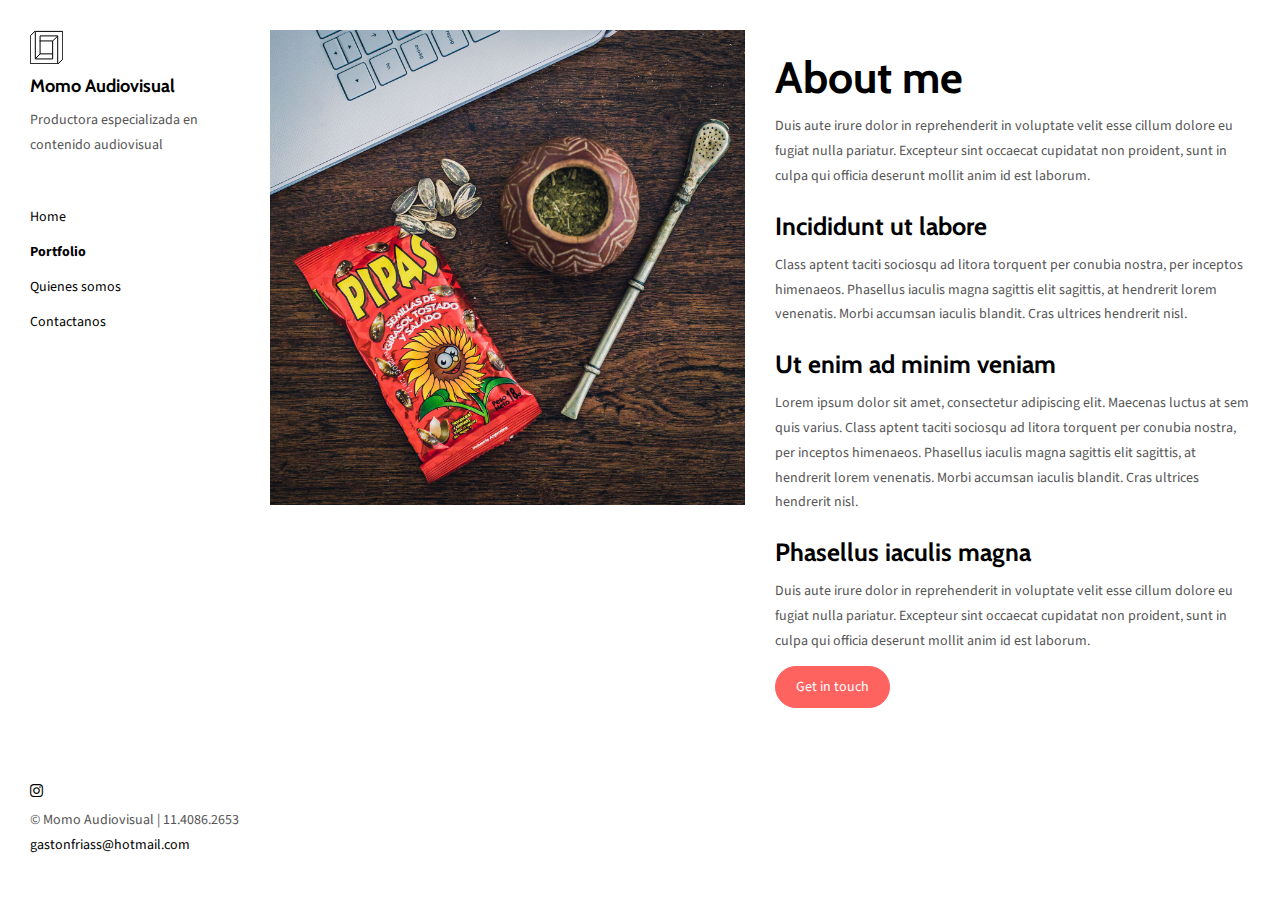
==== commit 05363a8c: "Add files via upload" ====
--- a/about.html
+++ b/about.html
@@ -32,7 +32,7 @@
       <span class="icon-bar"></span>
       <span class="icon-bar"></span>
     </button>
-    <a href="./index.html" class="navbar-brand">Mashup Template</a>
+    <a href="./index.html" class="navbar-brand">Momo Audiovisual</a>
   </div>
 
   <nav class="sidebar">
@@ -40,33 +40,26 @@
       <div class="site-header hidden-xs">
           <a class="site-brand" href="./index.html" title="">
             <img class="img-responsive site-logo" alt="" src="./assets/images/mashup-logo.svg">
-            Mashup Template
+            Momo Audiovisual
           </a>
-        <p>Lorem ipsum dolor sit amet, consectetur adipisicing elit, sed do eiusmod
-        tempor.</p>
+        <p>Productora especializada en contenido audiovisual</p>
       </div>
       <ul class="nav">
         <li><a href="./index.html" title="">Home</a></li>
-        <li><a href="./about.html" title="">About</a></li>
-        <li><a href="./services.html" title="">Services</a></li>
-        <li><a href="./contact.html" title="">Contact</a></li>
-        <li><a href="./components.html" title="">Components</a></li>
-
+        <li><a href="./about.html" title="">Portfolio</a></li>
+        <li><a href="./services.html" title="">Quienes somos</a></li>
+        <li><a href="./contact.html" title="">Contactanos</a></li>
+        
       </ul>
 
       <nav class="nav-footer">
         <p class="nav-footer-social-buttons">
-          <a class="fa-icon" href="https://www.instagram.com/" title="">
+          <a class="fa-icon" href="https://www.instagram.com/momo.audiovisual" title="">
             <i class="fa fa-instagram"></i>
           </a>
-          <a class="fa-icon" href="https://dribbble.com/" title="">
-            <i class="fa fa-dribbble"></i>
-          </a>
-          <a class="fa-icon" href="https://twitter.com/" title="">
-            <i class="fa fa-twitter"></i>
-          </a>
+          
         </p>
-        <p>© Untitled | Website created with <a href="http://www.mashup-template.com/" title="Create website with free html template">Mashup Template</a>/<a href="https://www.unsplash.com/" title="Beautiful Free Images">Unsplash</a></p>
+        <p>© Momo Audiovisual | 11.4086.2653 <a href="mailto:gastonfriass@hotmail.com" title="mail">gastonfriass@hotmail.com</a></p>
       </nav>  
     </div> 
   </nav>
--- a/main.82cfd66e.css
+++ b/main.82cfd66e.css
@@ -173,6 +173,17 @@
     display: block;
     max-width: 100%;
     height: auto}
+.img-responsive2 {
+    display: block;
+    max-width: 100%;
+    height: 50rem;
+    transition: transform 1s;
+	}
+.img-responsive2:hover {
+    transform: scale(1.1);
+
+	}
+}
 .img-rounded {
     border-radius: 2px}
 .img-thumbnail {
@@ -279,7 +290,7 @@
     color: #777}
 .text-primary {
     color: #ff6360}
-a.text-primary:focus,a.text-primary:hover {
+a.text-primary:focus,a.text-primary: {
     color: #ff312d}
 .text-success {
     color: #fff}
@@ -1392,11 +1403,13 @@
 .btn-primary.active,.btn-primary:active,.btn-primary:hover,.open>.btn-primary.dropdown-toggle {
     color: #fff;
     background-color: #ff312d;
-    border-color: #ff2723}
+    border-color: #ff2723
+	;}
 .btn-primary.active.focus,.btn-primary.active:focus,.btn-primary.active:hover,.btn-primary:active.focus,.btn-primary:active:focus,.btn-primary:active:hover,.open>.btn-primary.dropdown-toggle.focus,.open>.btn-primary.dropdown-toggle:focus,.open>.btn-primary.dropdown-toggle:hover {
     color: #fff;
     background-color: #ff0e09;
-    border-color: #e00400}
+    border-color: #e00400;
+}
 .btn-primary.active,.btn-primary:active,.open>.btn-primary.dropdown-toggle {
     background-image: none}
 .btn-primary.disabled.focus,.btn-primary.disabled:focus,.btn-primary.disabled:hover,.btn-primary[disabled].focus,.btn-primary[disabled]:focus,.btn-primary[disabled]:hover,fieldset[disabled] .btn-primary.focus,fieldset[disabled] .btn-primary:focus,fieldset[disabled] .btn-primary:hover {
@@ -3016,3 +3029,25 @@
 .list-icons li {
     float: left;
     margin-right: 5px}
+.boton {
+	margin-left: 10rem;
+	transition: transform 1s;
+	}
+	
+.boton:hover {
+	transform: scale(1.5)	
+}
+.descripcion {
+	border-bottom: 2px solid pink;
+	width: 500px;	
+	text-align: center;
+	box-shadow: 4px 4px 5px #888888;
+}
+.descripcion2 {
+	border-bottom: 2px solid pink;
+	width: 300px;	
+}
+
+.fondo {
+	background-image: url(./assets/images/background.png)    ;
+}